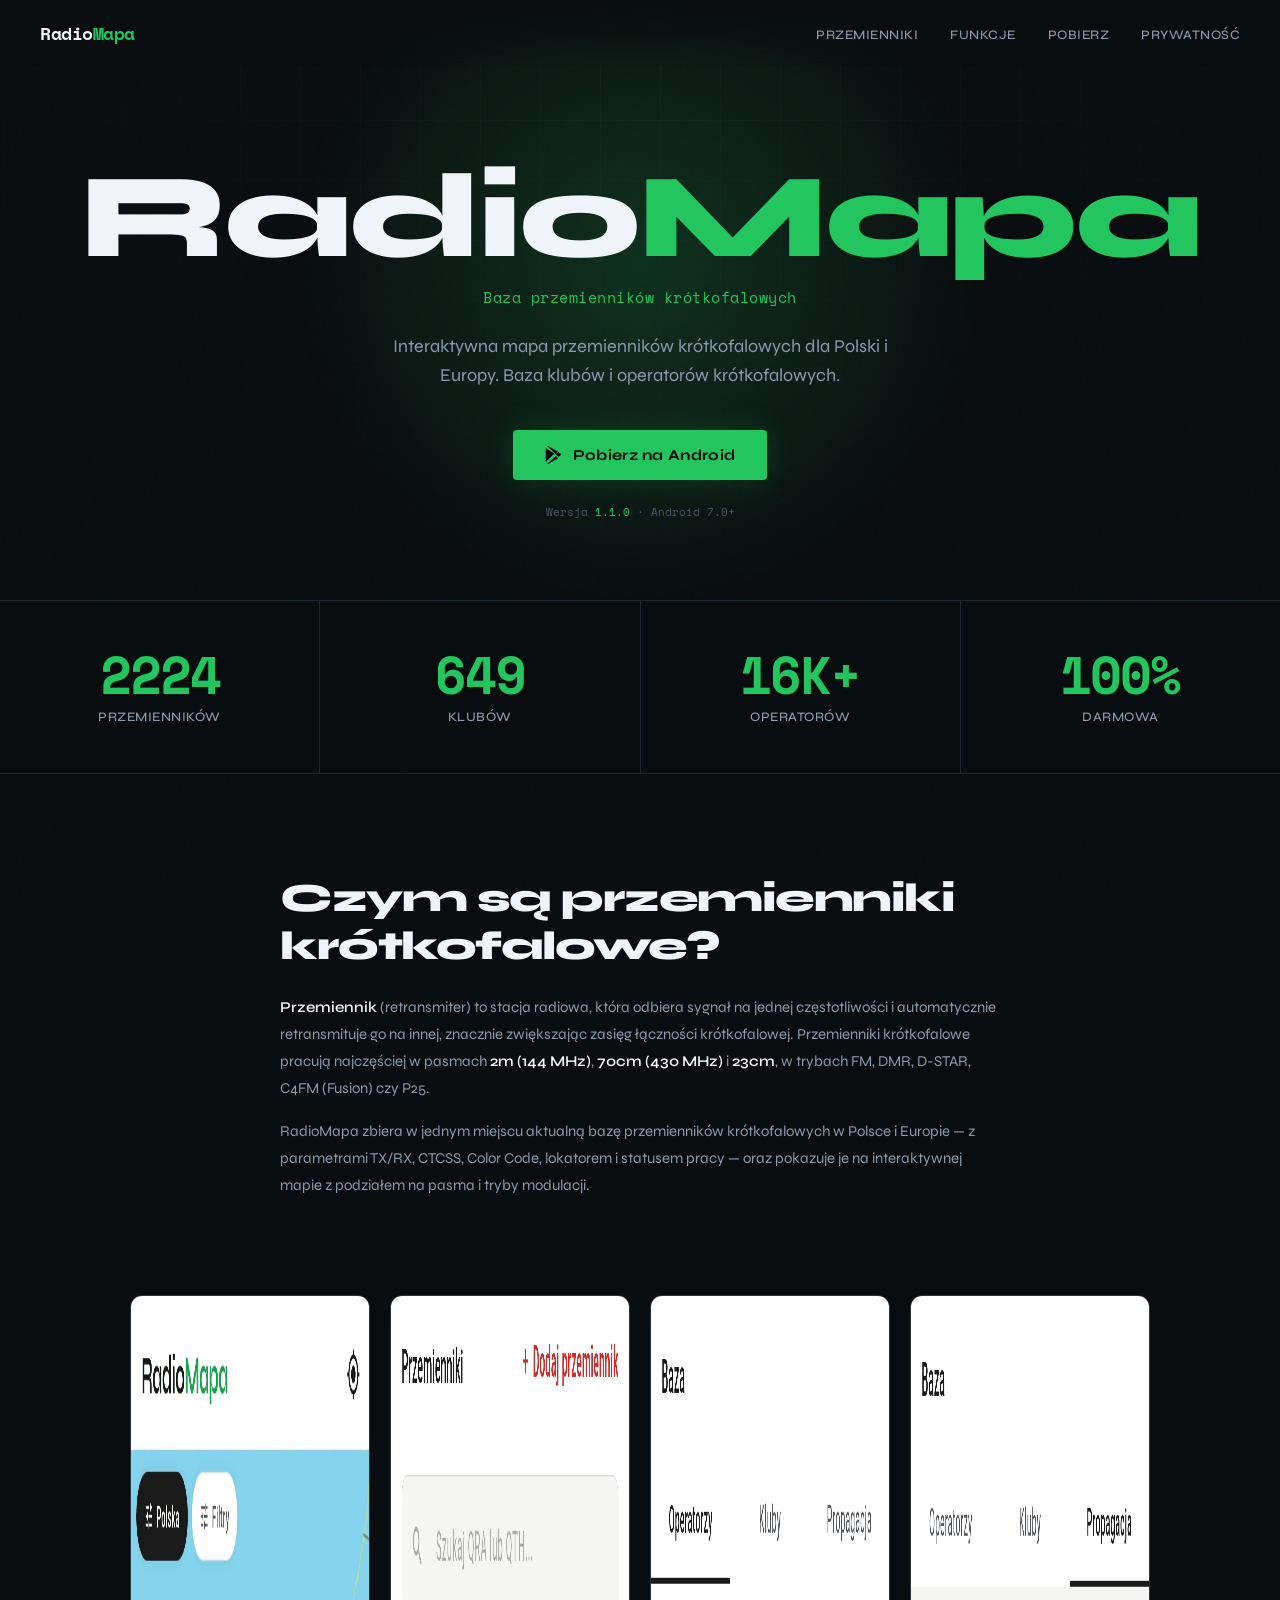
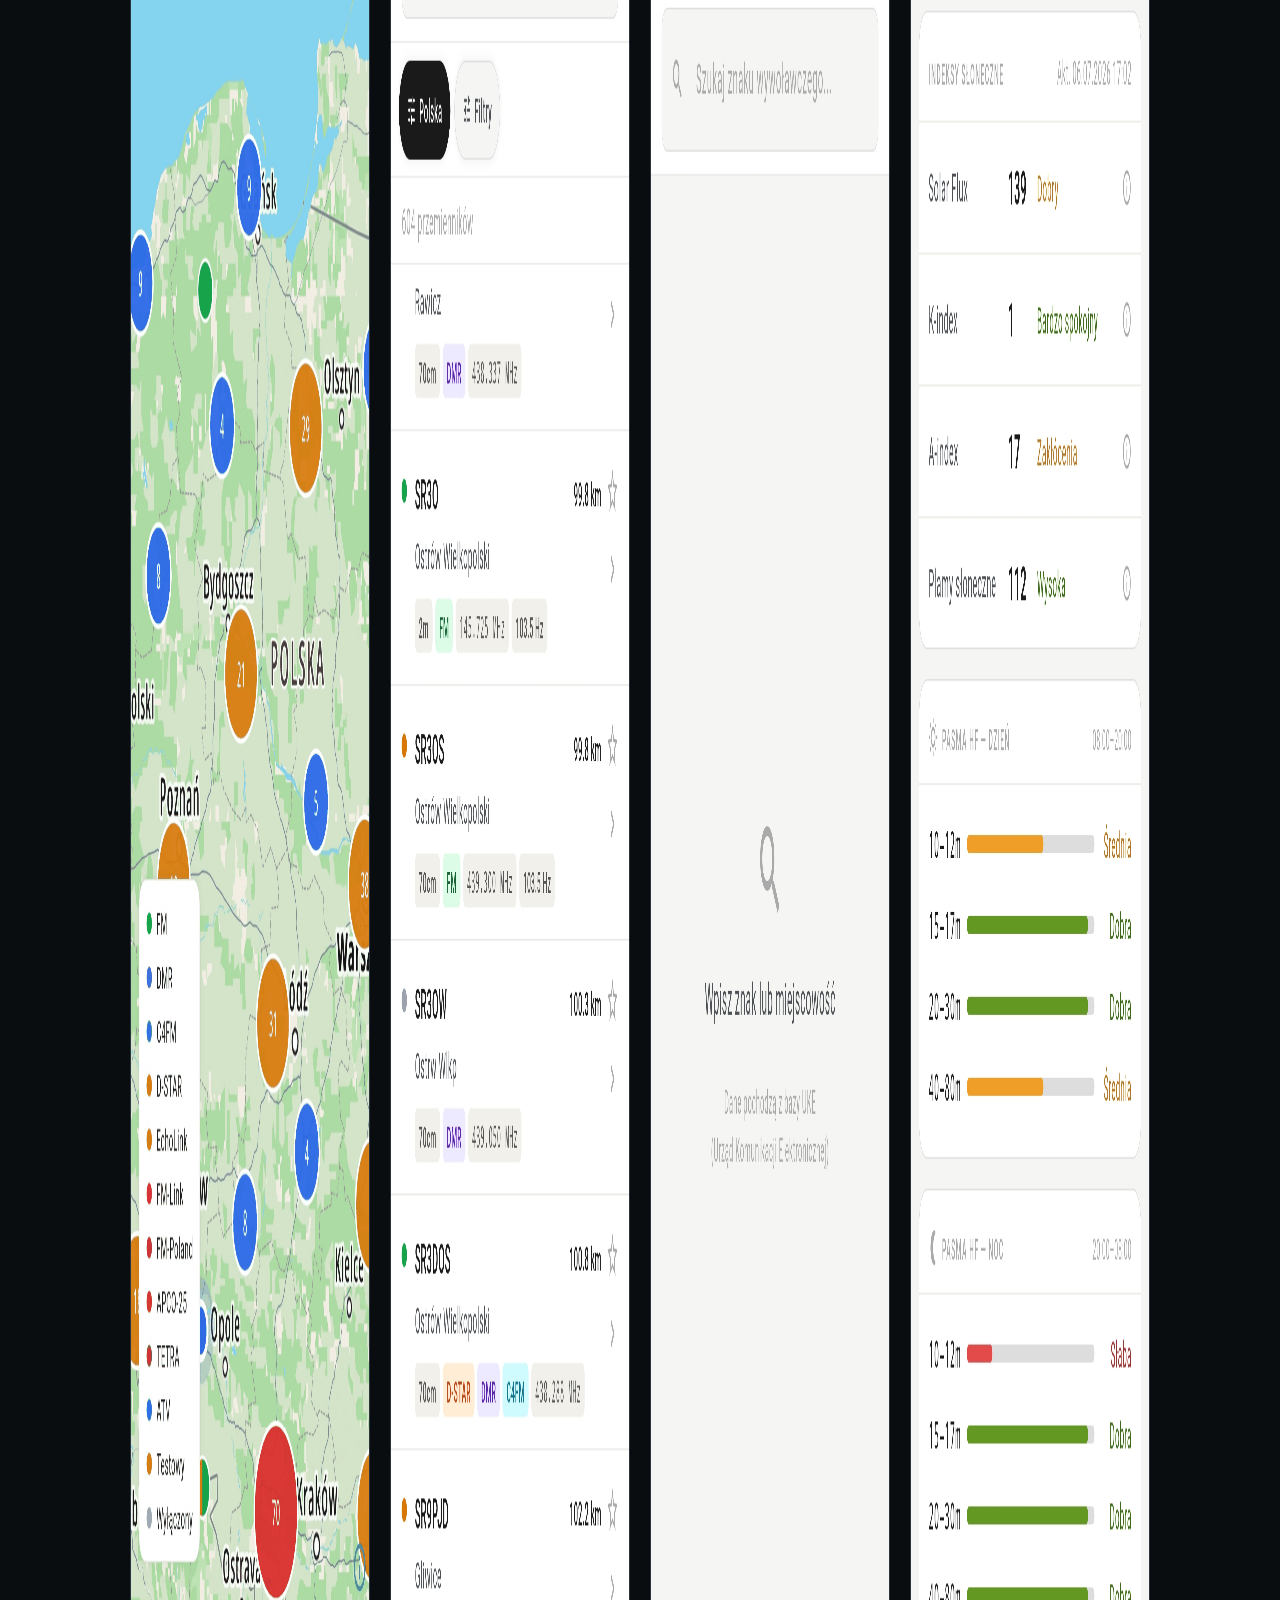
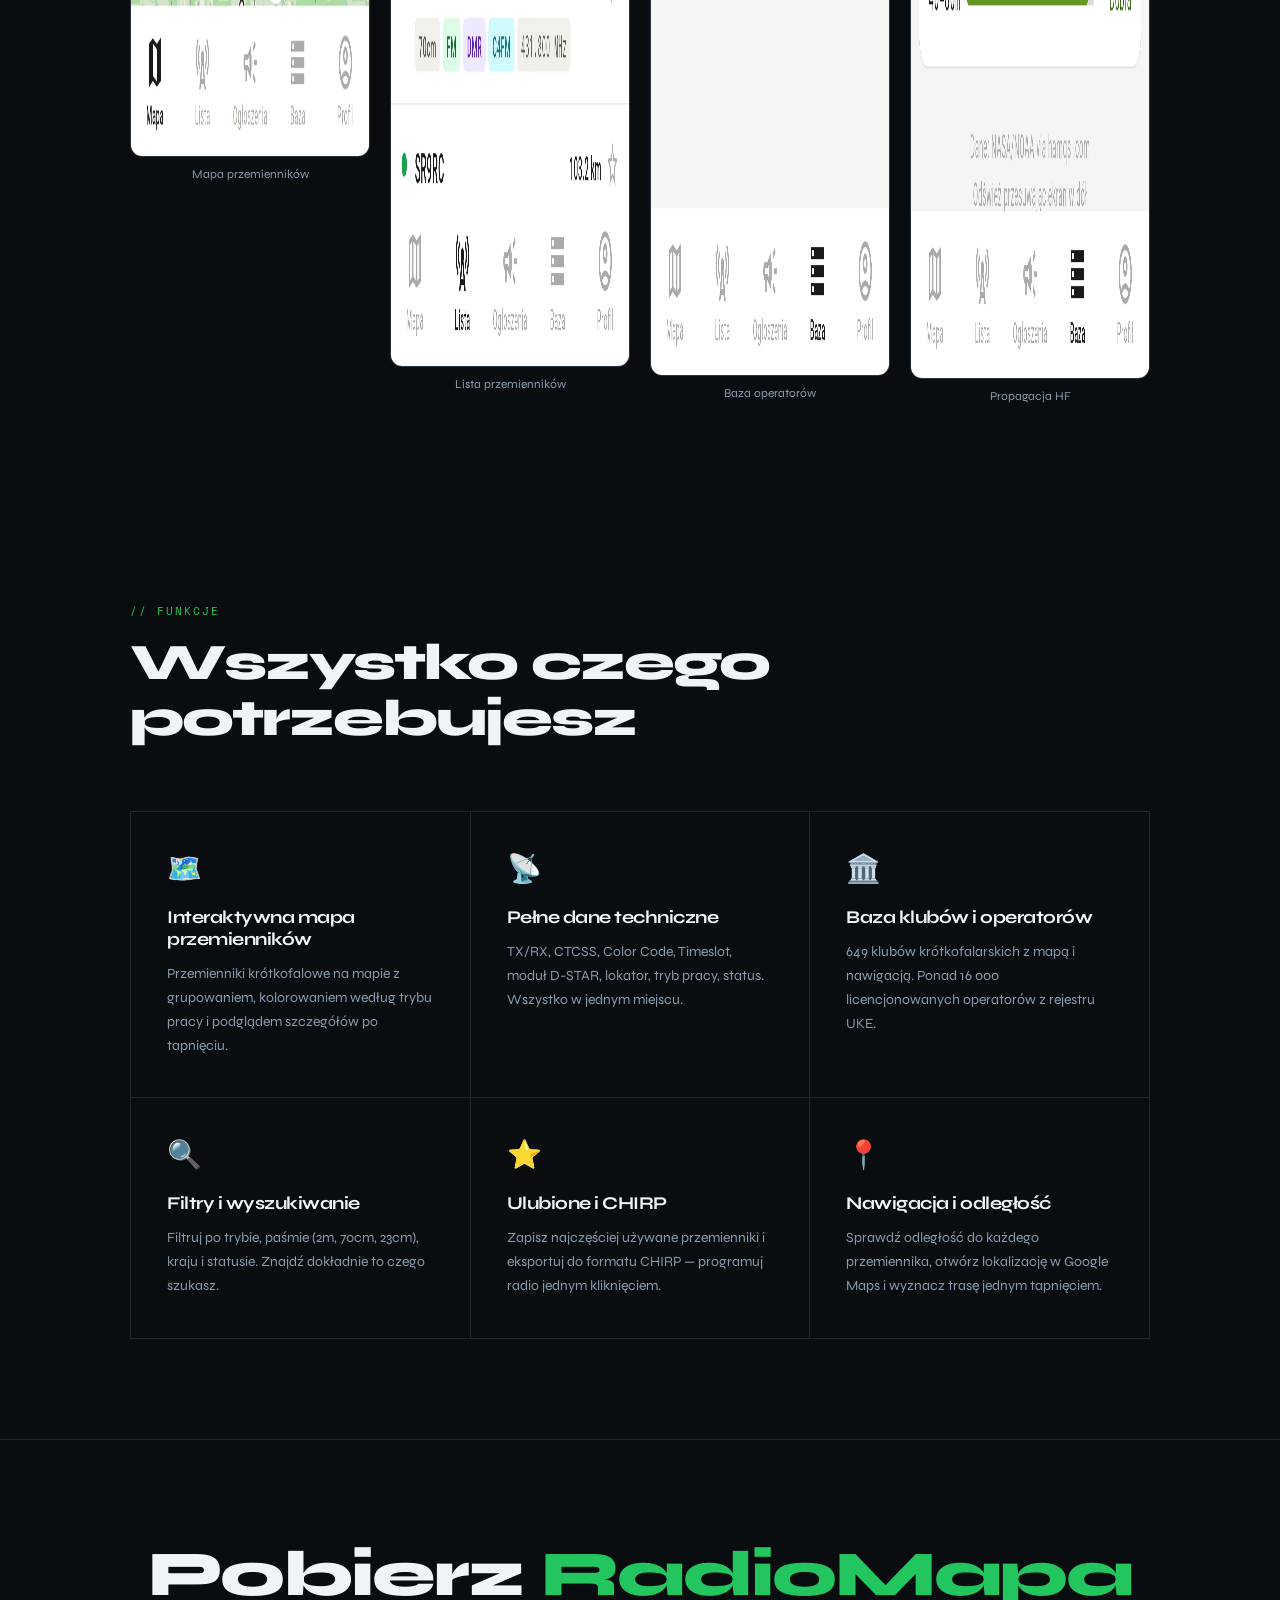
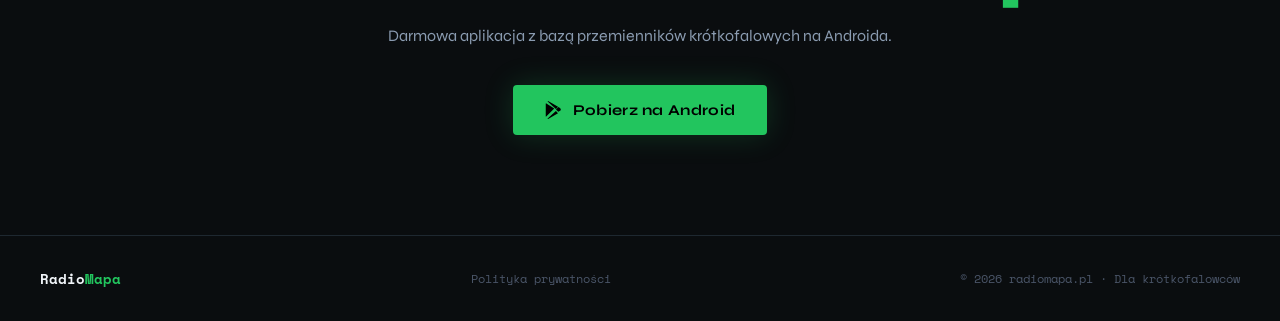
==== index.html @ 108b9050 "Add files via upload" ====
<!DOCTYPE html>
<html lang="pl">
<head>
  <meta charset="UTF-8">
  <meta name="viewport" content="width=device-width, initial-scale=1.0">
  <title>RadioMapa — Baza przemienników krótkofalowych w Polsce i Europie</title>
  <meta name="description" content="Interaktywna mapa przemienników krótkofalowych (2m, 70cm, DMR, D-STAR) dla Polski i Europy. Ponad 2200 przemienników, baza klubów i 16 000 operatorów. Pobierz aplikację na Android.">
  <meta name="robots" content="index, follow">
  <link rel="canonical" href="https://radiomapa.pl/">

  <!-- Open Graph -->
  <meta property="og:type" content="website">
  <meta property="og:site_name" content="RadioMapa">
  <meta property="og:locale" content="pl_PL">
  <meta property="og:url" content="https://radiomapa.pl/">
  <meta property="og:title" content="RadioMapa — Baza przemienników krótkofalowych">
  <meta property="og:description" content="Interaktywna mapa przemienników krótkofalowych dla Polski i Europy. Baza klubów i operatorów krótkofalowych. Pobierz aplikację na Android.">
  <meta property="og:image" content="https://radiomapa.pl/img/mapa-przemiennikow-krotkofalowych.png">

  <!-- Twitter Card -->
  <meta name="twitter:card" content="summary_large_image">
  <meta name="twitter:title" content="RadioMapa — Baza przemienników krótkofalowych">
  <meta name="twitter:description" content="Interaktywna mapa przemienników krótkofalowych dla Polski i Europy. Baza klubów i operatorów krótkofalowych.">
  <meta name="twitter:image" content="https://radiomapa.pl/img/mapa-przemiennikow-krotkofalowych.png">

  <link rel="icon" href="data:image/svg+xml,%3Csvg xmlns='http://www.w3.org/2000/svg' viewBox='0 0 100 100'%3E%3Crect width='100' height='100' rx='20' fill='%230a0d0f'/%3E%3Ccircle cx='50' cy='50' r='28' fill='none' stroke='%2322c55e' stroke-width='8'/%3E%3Ccircle cx='50' cy='50' r='8' fill='%2322c55e'/%3E%3C/svg%3E">

  <link rel="preconnect" href="https://fonts.googleapis.com">
  <link rel="preconnect" href="https://fonts.gstatic.com" crossorigin>
  <link href="https://fonts.googleapis.com/css2?family=Space+Mono:wght@400;700&family=Syne:wght@400;500;600;700;800&display=swap" rel="stylesheet">

  <script type="application/ld+json">
  {
    "@context": "https://schema.org",
    "@type": "SoftwareApplication",
    "name": "RadioMapa",
    "operatingSystem": "ANDROID",
    "applicationCategory": "UtilitiesApplication",
    "url": "https://radiomapa.pl/",
    "description": "Interaktywna mapa przemienników krótkofalowych dla Polski i Europy. Baza klubów i operatorów krótkofalowych.",
    "offers": {
      "@type": "Offer",
      "price": "0",
      "priceCurrency": "PLN"
    }
  }
  </script>

  <style>
    *, *::before, *::after { box-sizing: border-box; margin: 0; padding: 0; }

    :root {
      --bg:        #0a0d0f;
      --bg2:       #0f1317;
      --bg3:       #151b20;
      --green:     #22c55e;
      --green-dim: #16a34a;
      --green-glow:#22c55e33;
      --text:      #f0f4f8;
      --text-sub:  #8a9bb0;
      --text-dim:  #4a5568;
      --border:    #1e2830;
      --border2:   #2a3540;
    }

    html { scroll-behavior: smooth; }
    body { background: var(--bg); color: var(--text); font-family: 'Syne', sans-serif; overflow-x: hidden; }

    body::before {
      content: ''; position: fixed; inset: 0;
      background-image: url("data:image/svg+xml,%3Csvg viewBox='0 0 256 256' xmlns='http://www.w3.org/2000/svg'%3E%3Cfilter id='noise'%3E%3CfeTurbulence type='fractalNoise' baseFrequency='0.9' numOctaves='4' stitchTiles='stitch'/%3E%3C/filter%3E%3Crect width='100%25' height='100%25' filter='url(%23noise)' opacity='0.04'/%3E%3C/svg%3E");
      pointer-events: none; z-index: 0; opacity: 0.4;
    }
    body::after {
      content: ''; position: fixed; inset: 0;
      background-image: linear-gradient(var(--border) 1px, transparent 1px), linear-gradient(90deg, var(--border) 1px, transparent 1px);
      background-size: 60px 60px; pointer-events: none; z-index: 0; opacity: 0.3;
      mask-image: radial-gradient(ellipse 80% 80% at 50% 0%, black 0%, transparent 70%);
    }

    nav {
      position: fixed; top: 0; left: 0; right: 0; z-index: 100;
      display: flex; align-items: center; justify-content: space-between;
      padding: 20px 40px;
      background: linear-gradient(to bottom, rgba(10,13,15,0.95), transparent);
      backdrop-filter: blur(8px);
    }
    .nav-logo { font-family: 'Space Mono', monospace; font-size: 18px; font-weight: 700; letter-spacing: -0.5px; }
    .nav-logo span { color: var(--green); }
    .nav-links { display: flex; gap: 32px; list-style: none; }
    .nav-links a { color: var(--text-sub); text-decoration: none; font-size: 13px; font-weight: 500; letter-spacing: 0.5px; text-transform: uppercase; transition: color 0.2s; }
    .nav-links a:hover { color: var(--green); }

    /* ── HERO ── */
    .hero {
      position: relative; z-index: 1;
      display: flex; flex-direction: column; align-items: center; justify-content: center;
      text-align: center; padding: 160px 24px 80px; overflow: hidden;
    }
    .hero-orb {
      position: absolute; width: 700px; height: 700px; border-radius: 50%;
      background: radial-gradient(circle, var(--green-glow) 0%, transparent 70%);
      top: 50%; left: 50%; transform: translate(-50%, -55%);
      pointer-events: none; animation: pulse 4s ease-in-out infinite;
    }
    @keyframes pulse { 0%, 100% { opacity: 0.6; transform: translate(-50%, -55%) scale(1); } 50% { opacity: 1; transform: translate(-50%, -55%) scale(1.08); } }

    .hero-badge {
      display: inline-flex; align-items: center; gap: 8px;
      padding: 6px 16px; border: 1px solid var(--green-dim); border-radius: 100px;
      font-family: 'Space Mono', monospace; font-size: 11px; color: var(--green);
      letter-spacing: 1px; text-transform: uppercase; margin-bottom: 32px;
      background: rgba(34,197,94,0.06); animation: fadeUp 0.6s ease both;
    }
    .hero-badge::before { content: ''; width: 6px; height: 6px; border-radius: 50%; background: var(--green); animation: blink 1.5s ease-in-out infinite; }
    @keyframes blink { 0%, 100% { opacity: 1; } 50% { opacity: 0.3; } }

    h1 { font-size: clamp(48px, 10vw, 120px); font-weight: 800; line-height: 0.95; letter-spacing: -3px; margin-bottom: 8px; animation: fadeUp 0.6s 0.1s ease both; }
    h1 .accent { color: var(--green); }

    .hero-kicker {
      font-family: 'Space Mono', monospace; font-size: clamp(13px, 2vw, 15px);
      color: var(--green); letter-spacing: 0.5px; margin-top: 4px;
      animation: fadeUp 0.6s 0.15s ease both;
    }

    .hero-sub {
      font-size: clamp(15px, 2vw, 18px); color: var(--text-sub);
      max-width: 500px; line-height: 1.6; margin: 24px auto 40px;
      font-weight: 400; animation: fadeUp 0.6s 0.2s ease both;
    }

    .hero-buttons {
      display: flex; gap: 12px; flex-wrap: wrap; justify-content: center;
      animation: fadeUp 0.6s 0.3s ease both;
    }

    .btn-primary {
      display: inline-flex; align-items: center; gap: 10px;
      padding: 16px 32px; background: var(--green); color: #000;
      font-family: 'Syne', sans-serif; font-size: 15px; font-weight: 700;
      text-decoration: none; border-radius: 4px; transition: all 0.2s;
      box-shadow: 0 0 30px var(--green-glow); letter-spacing: 0.3px;
    }
    .btn-primary:hover { background: #16a34a; transform: translateY(-2px); box-shadow: 0 0 50px rgba(34,197,94,0.4); }

    .btn-secondary {
      display: inline-flex; align-items: center; gap: 10px;
      padding: 16px 32px; background: transparent; color: var(--text-sub);
      font-family: 'Syne', sans-serif; font-size: 15px; font-weight: 600;
      text-decoration: none; border-radius: 4px; border: 1px solid var(--border2);
      transition: all 0.2s; letter-spacing: 0.3px;
    }
    .btn-secondary:hover { border-color: var(--green); color: var(--green); transform: translateY(-2px); }

    .version-tag {
      margin-top: 24px; font-family: 'Space Mono', monospace; font-size: 11px;
      color: var(--text-dim); animation: fadeUp 0.6s 0.4s ease both;
    }
    .version-tag span { color: var(--green); }

    /* ── STATS ── */
    .stats {
      position: relative; z-index: 1;
      display: grid; grid-template-columns: repeat(4, 1fr);
      gap: 1px; background: var(--border);
      border-top: 1px solid var(--border); border-bottom: 1px solid var(--border);
    }
    .stat { background: var(--bg); padding: 48px 40px; text-align: center; transition: background 0.3s; }
    .stat:hover { background: var(--bg2); }
    .stat-number { font-size: 52px; font-weight: 800; color: var(--green); line-height: 1; font-family: 'Space Mono', monospace; letter-spacing: -2px; }
    .stat-label { font-size: 13px; color: var(--text-sub); margin-top: 8px; font-weight: 500; letter-spacing: 0.5px; text-transform: uppercase; }

    /* ── ABOUT (SEO copy) ── */
    .about { position: relative; z-index: 1; padding: 100px 40px 40px; max-width: 800px; margin: 0 auto; }
    .about h2 { font-size: clamp(28px, 4vw, 40px); font-weight: 800; letter-spacing: -1.5px; margin-bottom: 24px; }
    .about p { font-size: 15px; color: var(--text-sub); line-height: 1.8; margin-bottom: 16px; }
    .about p strong { color: var(--text); font-weight: 600; }

    /* ── SCREENSHOTS ── */
    .screens { position: relative; z-index: 1; padding: 40px 40px 100px; max-width: 1100px; margin: 0 auto; }
    .screens-grid {
      display: grid; grid-template-columns: repeat(4, 1fr); gap: 20px;
    }
    .screens-grid figure { margin: 0; }
    .screens-grid img {
      width: 100%; display: block; border-radius: 12px;
      border: 1px solid var(--border2); background: var(--bg2);
    }
    .screens-grid figcaption {
      margin-top: 10px; font-size: 12px; color: var(--text-sub); text-align: center;
    }

    /* ── FEATURES ── */
    .features { position: relative; z-index: 1; padding: 100px 40px; max-width: 1100px; margin: 0 auto; }
    .section-label { font-family: 'Space Mono', monospace; font-size: 11px; color: var(--green); letter-spacing: 2px; text-transform: uppercase; margin-bottom: 16px; }
    .section-title { font-size: clamp(32px, 4vw, 52px); font-weight: 800; letter-spacing: -2px; line-height: 1.1; margin-bottom: 64px; }

    .features-grid { display: grid; grid-template-columns: repeat(3, 1fr); gap: 1px; background: var(--border); border: 1px solid var(--border); }
    .feature { background: var(--bg); padding: 40px 36px; transition: background 0.3s; position: relative; overflow: hidden; }
    .feature:hover { background: var(--bg2); }
    .feature::before { content: ''; position: absolute; top: 0; left: 0; right: 0; height: 2px; background: var(--green); transform: scaleX(0); transform-origin: left; transition: transform 0.3s; }
    .feature:hover::before { transform: scaleX(1); }
    .feature-icon { font-size: 28px; margin-bottom: 20px; display: block; }
    .feature-title { font-size: 18px; font-weight: 700; margin-bottom: 12px; letter-spacing: -0.5px; }
    .feature-desc { font-size: 14px; color: var(--text-sub); line-height: 1.7; font-weight: 400; }

    /* ── CTA ── */
    .cta {
      position: relative; z-index: 1;
      padding: 100px 40px; text-align: center;
      border-top: 1px solid var(--border);
    }
    .cta h2 { font-size: clamp(32px, 5vw, 64px); font-weight: 800; letter-spacing: -2px; line-height: 1.1; margin-bottom: 16px; }
    .cta p { font-size: 16px; color: var(--text-sub); margin-bottom: 40px; }
    .cta-buttons { display: flex; gap: 12px; justify-content: center; flex-wrap: wrap; }

    /* ── FOOTER ── */
    footer {
      position: relative; z-index: 1;
      border-top: 1px solid var(--border); padding: 32px 40px;
      display: flex; align-items: center; justify-content: space-between;
    }
    .footer-logo { font-family: 'Space Mono', monospace; font-size: 14px; font-weight: 700; }
    .footer-logo span { color: var(--green); }
    .footer-links { display: flex; gap: 24px; }
    .footer-links a { font-size: 12px; color: var(--text-dim); text-decoration: none; font-family: 'Space Mono', monospace; transition: color 0.2s; }
    .footer-links a:hover { color: var(--green); }
    .footer-text { font-size: 12px; color: var(--text-dim); font-family: 'Space Mono', monospace; }

    @keyframes fadeUp { from { opacity: 0; transform: translateY(24px); } to { opacity: 1; transform: translateY(0); } }
    .reveal { opacity: 0; transform: translateY(32px); transition: opacity 0.7s ease, transform 0.7s ease; }
    .reveal.visible { opacity: 1; transform: translateY(0); }

    @media (max-width: 768px) {
      nav { padding: 16px 20px; } .nav-links { display: none; }
      .hero { padding: 120px 20px 60px; } .hero-orb { width: 300px; height: 300px; }
      h1 { font-size: 42px !important; letter-spacing: -1px; }
      .hero-sub { font-size: 15px; margin: 16px auto 32px; }
      .btn-primary, .btn-secondary { width: 100%; max-width: 320px; justify-content: center; padding: 14px 24px; }
      .stats { grid-template-columns: repeat(2, 1fr); }
      .stat { padding: 32px 24px; } .stat-number { font-size: 36px; }
      .about { padding: 60px 20px 20px; }
      .screens { padding: 20px 20px 60px; }
      .screens-grid { grid-template-columns: repeat(2, 1fr); gap: 12px; }
      .features { padding: 60px 20px; }
      .section-title { font-size: clamp(28px, 8vw, 40px); letter-spacing: -1px; margin-bottom: 40px; }
      .features-grid { grid-template-columns: 1fr; } .feature { padding: 28px 24px; }
      .cta { padding: 60px 20px; }
      footer { flex-direction: column; gap: 16px; text-align: center; padding: 24px 20px; }
      .footer-links { flex-wrap: wrap; justify-content: center; }
    }
    @media (max-width: 400px) { h1 { font-size: 34px !important; } .stat-number { font-size: 30px; } }
  </style>
</head>
<body>

  <nav>
    <div class="nav-logo">Radio<span>Mapa</span></div>
    <ul class="nav-links">
      <li><a href="#przemienniki">Przemienniki</a></li>
      <li><a href="#features">Funkcje</a></li>
      <li><a href="#pobierz">Pobierz</a></li>
      <li><a href="https://kiwilot.github.io/radiomapa-privacy/">Prywatność</a></li>
    </ul>
  </nav>

  <!-- HERO -->
  <section class="hero">
    <div class="hero-orb"></div>
    <h1>Radio<span class="accent">Mapa</span></h1>
    <div class="hero-kicker">Baza przemienników krótkofalowych</div>
    <p class="hero-sub">
      Interaktywna mapa przemienników krótkofalowych dla Polski i Europy.
      Baza klubów i operatorów krótkofalowych.
    </p>
    <div class="hero-buttons">
      <a href="https://play.google.com/store/apps/details?id=pl.radiomapa.app" class="btn-primary">
        <svg width="18" height="18" viewBox="0 0 24 24" fill="currentColor">
          <path d="M3.18 23.76c.3.17.64.22.97.15l13.2-7.62-2.83-2.83-11.34 10.3zm-1.9-20.7C1.1 3.33 1 3.67 1 4.04v15.92c0 .37.1.71.28 1l11.05-11.05L1.28 3.06zM20.55 9.77l-2.8-1.62-3.14 3.14 3.14 3.14 2.83-1.63c.8-.46.8-1.57-.03-2.03zM4.15.09L17.35 7.7l-2.83 2.83L3.18.23C3.5.16 3.85.21 4.15.38z"/>
        </svg>
        Pobierz na Android
      </a>
    </div>
    <div class="version-tag">Wersja <span>1.1.0</span> · Android 7.0+</div>
  </section>

  <!-- STATS -->
  <div class="stats reveal">
    <div class="stat"><div class="stat-number">2224</div><div class="stat-label">Przemienników</div></div>
    <div class="stat"><div class="stat-number">649</div><div class="stat-label">Klubów</div></div>
    <div class="stat"><div class="stat-number">16K+</div><div class="stat-label">Operatorów</div></div>
    <div class="stat"><div class="stat-number">100%</div><div class="stat-label">Darmowa</div></div>
  </div>

  <!-- ABOUT / SEO copy -->
  <section class="about" id="przemienniki">
    <h2 class="reveal">Czym są przemienniki krótkofalowe?</h2>
    <p class="reveal"><strong>Przemiennik</strong> (retransmiter) to stacja radiowa, która odbiera sygnał na jednej częstotliwości i automatycznie retransmituje go na innej, znacznie zwiększając zasięg łączności krótkofalowej. Przemienniki krótkofalowe pracują najczęściej w pasmach <strong>2m (144 MHz)</strong>, <strong>70cm (430 MHz)</strong> i <strong>23cm</strong>, w trybach FM, DMR, D-STAR, C4FM (Fusion) czy P25.</p>
    <p class="reveal">RadioMapa zbiera w jednym miejscu aktualną bazę przemienników krótkofalowych w Polsce i Europie — z parametrami TX/RX, CTCSS, Color Code, lokatorem i statusem pracy — oraz pokazuje je na interaktywnej mapie z podziałem na pasma i tryby modulacji.</p>
  </section>

  <!-- SCREENSHOTS -->
  <section class="screens reveal">
    <div class="screens-grid">
      <figure>
        <img src="img/mapa-przemiennikow-krotkofalowych.png" alt="Mapa przemienników krótkofalowych w aplikacji RadioMapa" loading="lazy" width="973" height="2062">
        <figcaption>Mapa przemienników</figcaption>
      </figure>
      <figure>
        <img src="img/lista-przemiennikow.png" alt="Lista przemienników krótkofalowych z parametrami TX/RX" loading="lazy" width="1080" height="2272">
        <figcaption>Lista przemienników</figcaption>
      </figure>
      <figure>
        <img src="img/baza-operatorow-krotkofalowych.png" alt="Baza operatorów krótkofalowych — wyszukiwarka znaków wywoławczych" loading="lazy" width="1080" height="2281">
        <figcaption>Baza operatorów</figcaption>
      </figure>
      <figure>
        <img src="img/propagacja.png" alt="Wskaźniki propagacji fal radiowych — Solar Flux, K-index, pasma HF" loading="lazy" width="1080" height="2284">
        <figcaption>Propagacja HF</figcaption>
      </figure>
    </div>
  </section>

  <!-- FEATURES -->
  <section class="features" id="features">
    <div class="section-label reveal">// funkcje</div>
    <h2 class="section-title reveal">Wszystko czego<br>potrzebujesz</h2>
    <div class="features-grid">
      <div class="feature reveal">
        <span class="feature-icon">🗺️</span>
        <div class="feature-title">Interaktywna mapa przemienników</div>
        <p class="feature-desc">Przemienniki krótkofalowe na mapie z grupowaniem, kolorowaniem według trybu pracy i podglądem szczegółów po tapnięciu.</p>
      </div>
      <div class="feature reveal">
        <span class="feature-icon">📡</span>
        <div class="feature-title">Pełne dane techniczne</div>
        <p class="feature-desc">TX/RX, CTCSS, Color Code, Timeslot, moduł D-STAR, lokator, tryb pracy, status. Wszystko w jednym miejscu.</p>
      </div>
      <div class="feature reveal">
        <span class="feature-icon">🏛️</span>
        <div class="feature-title">Baza klubów i operatorów</div>
        <p class="feature-desc">649 klubów krótkofalarskich z mapą i nawigacją. Ponad 16 000 licencjonowanych operatorów z rejestru UKE.</p>
      </div>
      <div class="feature reveal">
        <span class="feature-icon">🔍</span>
        <div class="feature-title">Filtry i wyszukiwanie</div>
        <p class="feature-desc">Filtruj po trybie, paśmie (2m, 70cm, 23cm), kraju i statusie. Znajdź dokładnie to czego szukasz.</p>
      </div>
      <div class="feature reveal">
        <span class="feature-icon">⭐</span>
        <div class="feature-title">Ulubione i CHIRP</div>
        <p class="feature-desc">Zapisz najczęściej używane przemienniki i eksportuj do formatu CHIRP — programuj radio jednym kliknięciem.</p>
      </div>
      <div class="feature reveal">
        <span class="feature-icon">📍</span>
        <div class="feature-title">Nawigacja i odległość</div>
        <p class="feature-desc">Sprawdź odległość do każdego przemiennika, otwórz lokalizację w Google Maps i wyznacz trasę jednym tapnięciem.</p>
      </div>
    </div>
  </section>

  <!-- CTA -->
  <section class="cta" id="pobierz">
    <h2>Pobierz <span style="color:var(--green)">RadioMapa</span></h2>
    <p>Darmowa aplikacja z bazą przemienników krótkofalowych na Androida.</p>
    <div class="cta-buttons">
      <a href="https://play.google.com/store/apps/details?id=pl.radiomapa.app" class="btn-primary">
        <svg width="18" height="18" viewBox="0 0 24 24" fill="currentColor">
          <path d="M3.18 23.76c.3.17.64.22.97.15l13.2-7.62-2.83-2.83-11.34 10.3zm-1.9-20.7C1.1 3.33 1 3.67 1 4.04v15.92c0 .37.1.71.28 1l11.05-11.05L1.28 3.06zM20.55 9.77l-2.8-1.62-3.14 3.14 3.14 3.14 2.83-1.63c.8-.46.8-1.57-.03-2.03zM4.15.09L17.35 7.7l-2.83 2.83L3.18.23C3.5.16 3.85.21 4.15.38z"/>
        </svg>
        Pobierz na Android
      </a>
    </div>
  </section>

  <footer>
    <div class="footer-logo">Radio<span>Mapa</span></div>
    <div class="footer-links">
      <a href="https://kiwilot.github.io/radiomapa-privacy/">Polityka prywatności</a>
    </div>
    <div class="footer-text">© 2026 radiomapa.pl · Dla krótkofalowców</div>
  </footer>

  <script data-goatcounter="https://radiomapa.goatcounter.com/count" async src="//gc.zgo.at/count.js"></script>
  <script>
    const observer = new IntersectionObserver((entries) => {
      entries.forEach((entry, i) => {
        if (entry.isIntersecting) setTimeout(() => entry.target.classList.add('visible'), i * 80);
      });
    }, { threshold: 0.1 });
    document.querySelectorAll('.reveal').forEach(el => observer.observe(el));
  </script>

</body>
</html>
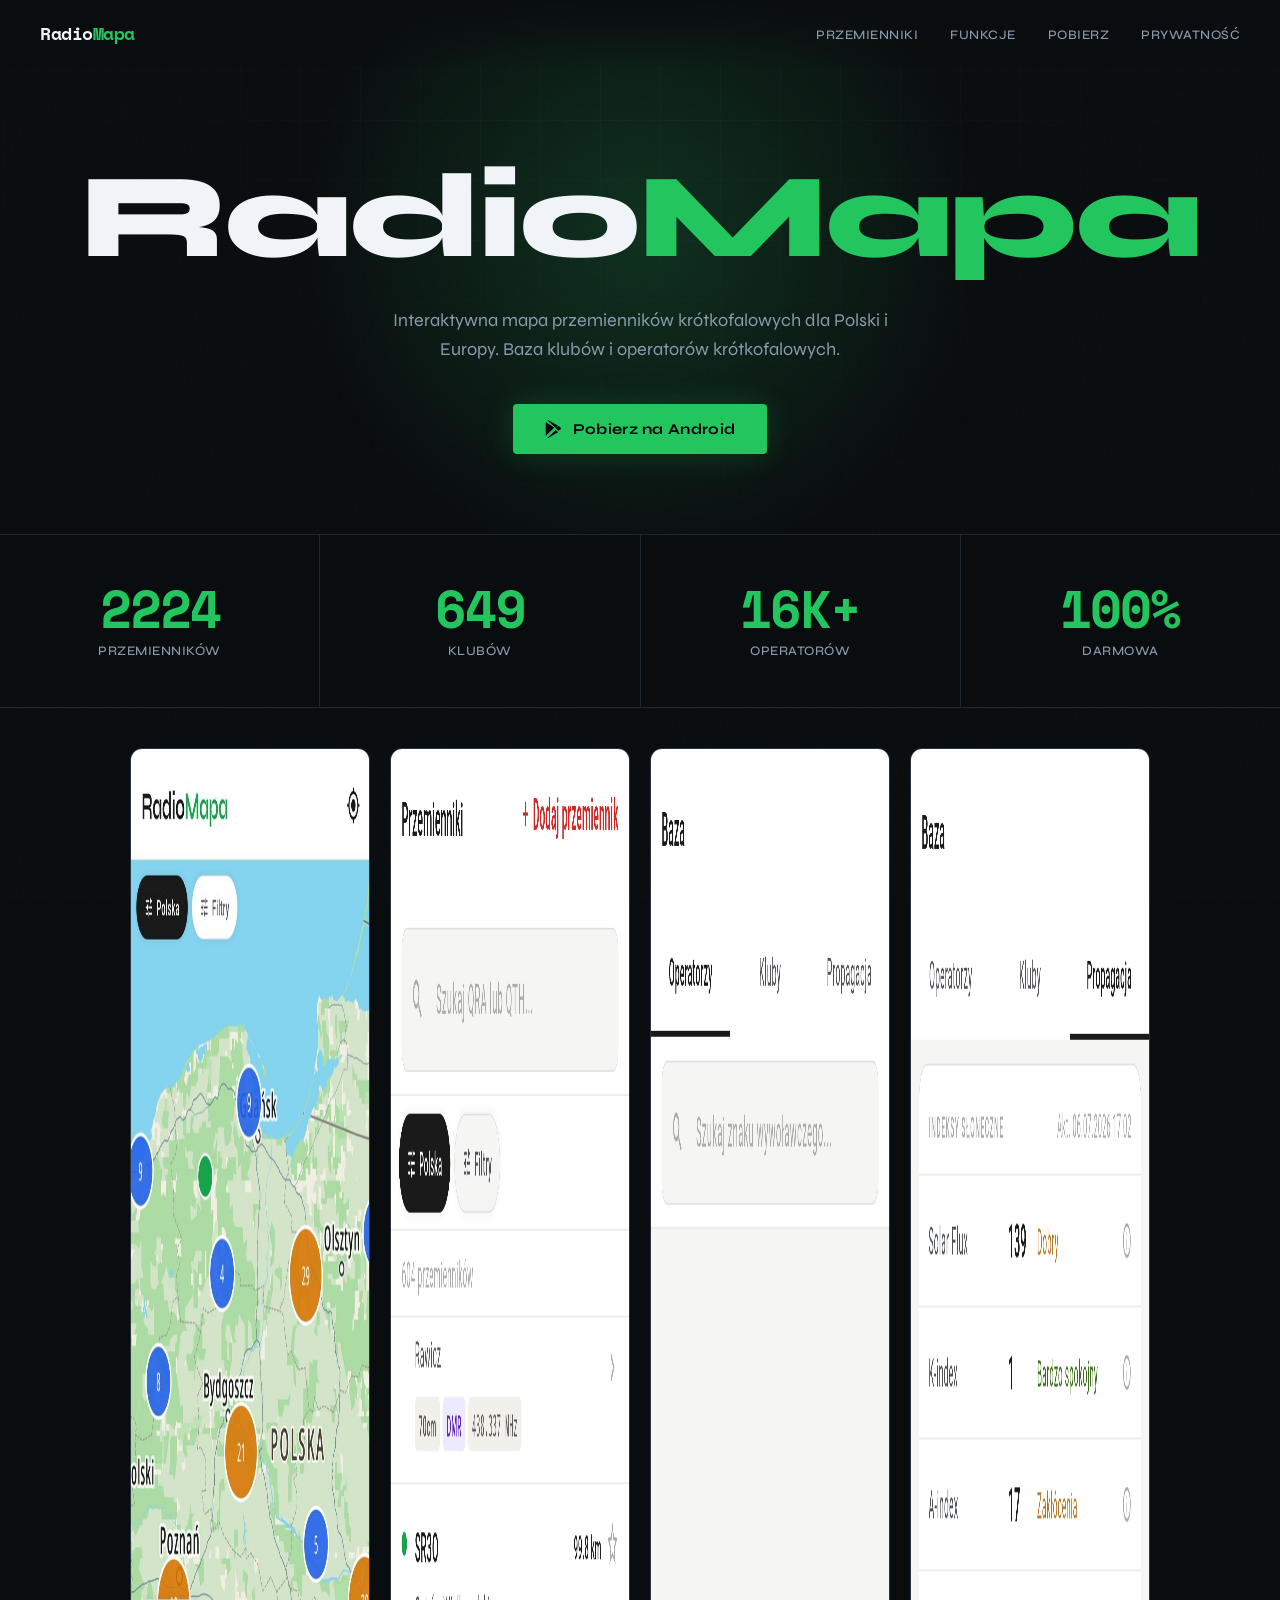
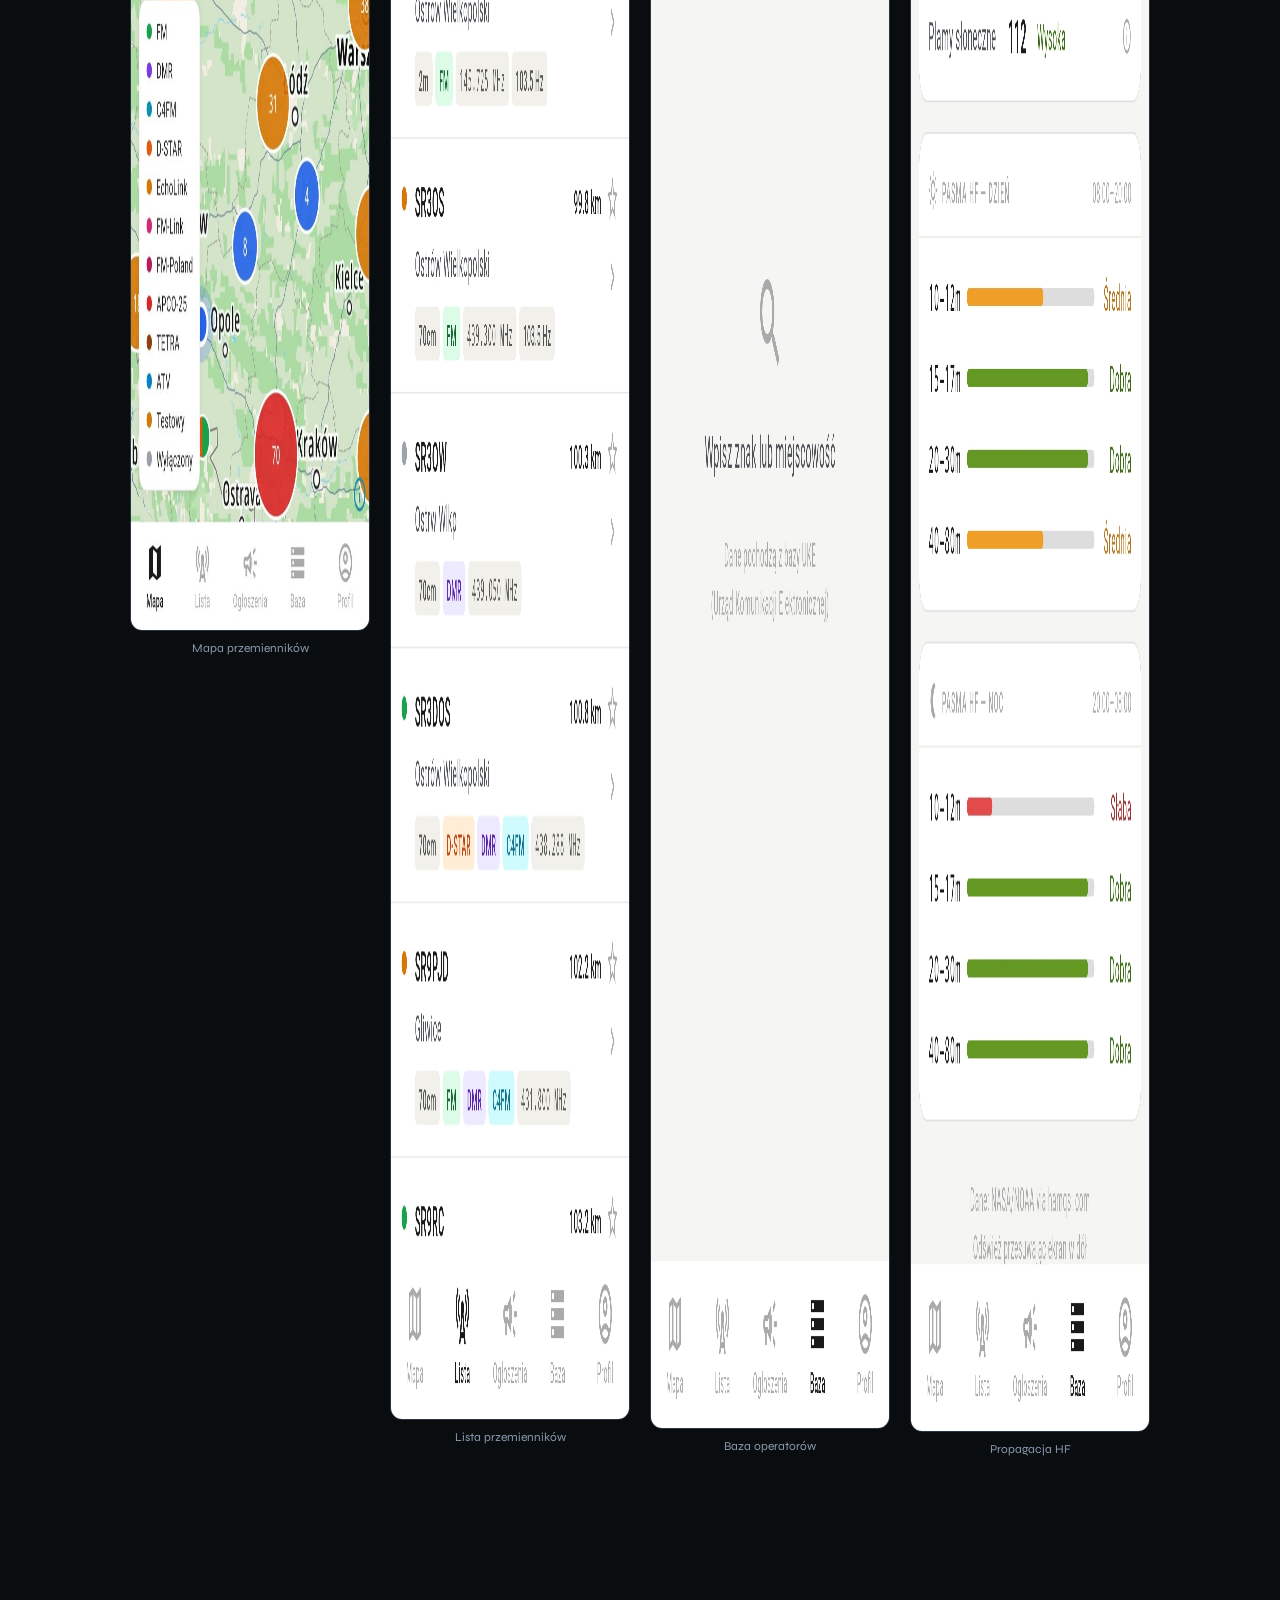
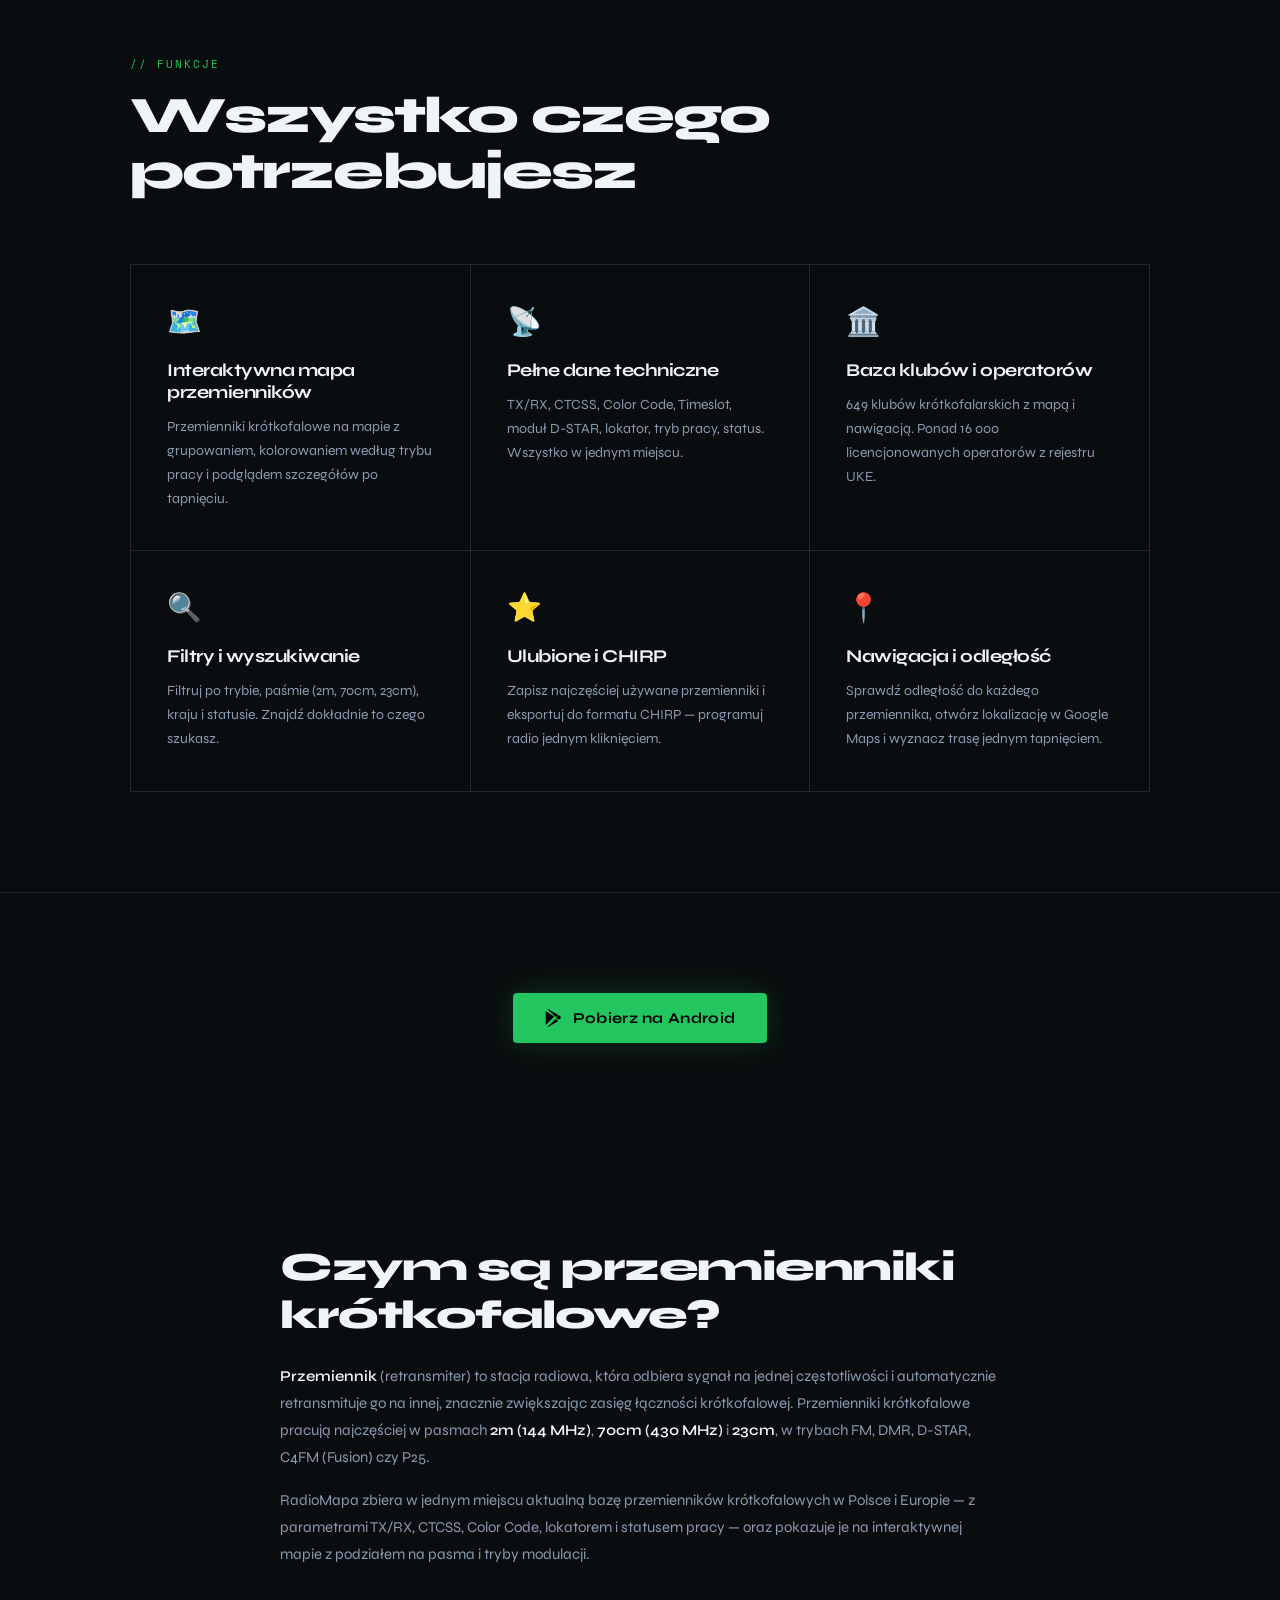
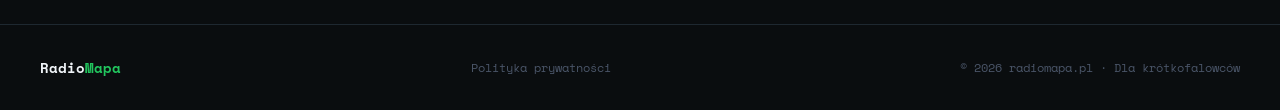
==== commit d29c38b2: "Add files via upload" ====
--- a/index.html
+++ b/index.html
@@ -15,13 +15,13 @@
   <meta property="og:url" content="https://radiomapa.pl/">
   <meta property="og:title" content="RadioMapa — Baza przemienników krótkofalowych">
   <meta property="og:description" content="Interaktywna mapa przemienników krótkofalowych dla Polski i Europy. Baza klubów i operatorów krótkofalowych. Pobierz aplikację na Android.">
-  <meta property="og:image" content="https://radiomapa.pl/img/mapa-przemiennikow-krotkofalowych.png">
+  <meta property="og:image" content="https://radiomapa.pl/img/mapa-przemiennikow-krotkofalowych.jpg">
 
   <!-- Twitter Card -->
   <meta name="twitter:card" content="summary_large_image">
   <meta name="twitter:title" content="RadioMapa — Baza przemienników krótkofalowych">
   <meta name="twitter:description" content="Interaktywna mapa przemienników krótkofalowych dla Polski i Europy. Baza klubów i operatorów krótkofalowych.">
-  <meta name="twitter:image" content="https://radiomapa.pl/img/mapa-przemiennikow-krotkofalowych.png">
+  <meta name="twitter:image" content="https://radiomapa.pl/img/mapa-przemiennikow-krotkofalowych.jpg">
 
   <link rel="icon" href="data:image/svg+xml,%3Csvg xmlns='http://www.w3.org/2000/svg' viewBox='0 0 100 100'%3E%3Crect width='100' height='100' rx='20' fill='%230a0d0f'/%3E%3Ccircle cx='50' cy='50' r='28' fill='none' stroke='%2322c55e' stroke-width='8'/%3E%3Ccircle cx='50' cy='50' r='8' fill='%2322c55e'/%3E%3C/svg%3E">
 
@@ -118,12 +118,6 @@
     h1 { font-size: clamp(48px, 10vw, 120px); font-weight: 800; line-height: 0.95; letter-spacing: -3px; margin-bottom: 8px; animation: fadeUp 0.6s 0.1s ease both; }
     h1 .accent { color: var(--green); }
 
-    .hero-kicker {
-      font-family: 'Space Mono', monospace; font-size: clamp(13px, 2vw, 15px);
-      color: var(--green); letter-spacing: 0.5px; margin-top: 4px;
-      animation: fadeUp 0.6s 0.15s ease both;
-    }
-
     .hero-sub {
       font-size: clamp(15px, 2vw, 18px); color: var(--text-sub);
       max-width: 500px; line-height: 1.6; margin: 24px auto 40px;
@@ -152,12 +146,6 @@
       transition: all 0.2s; letter-spacing: 0.3px;
     }
     .btn-secondary:hover { border-color: var(--green); color: var(--green); transform: translateY(-2px); }
-
-    .version-tag {
-      margin-top: 24px; font-family: 'Space Mono', monospace; font-size: 11px;
-      color: var(--text-dim); animation: fadeUp 0.6s 0.4s ease both;
-    }
-    .version-tag span { color: var(--green); }
 
     /* ── STATS ── */
     .stats {
@@ -211,8 +199,6 @@
       padding: 100px 40px; text-align: center;
       border-top: 1px solid var(--border);
     }
-    .cta h2 { font-size: clamp(32px, 5vw, 64px); font-weight: 800; letter-spacing: -2px; line-height: 1.1; margin-bottom: 16px; }
-    .cta p { font-size: 16px; color: var(--text-sub); margin-bottom: 40px; }
     .cta-buttons { display: flex; gap: 12px; justify-content: center; flex-wrap: wrap; }
 
     /* ── FOOTER ── */
@@ -269,7 +255,6 @@
   <section class="hero">
     <div class="hero-orb"></div>
     <h1>Radio<span class="accent">Mapa</span></h1>
-    <div class="hero-kicker">Baza przemienników krótkofalowych</div>
     <p class="hero-sub">
       Interaktywna mapa przemienników krótkofalowych dla Polski i Europy.
       Baza klubów i operatorów krótkofalowych.
@@ -282,7 +267,6 @@
         Pobierz na Android
       </a>
     </div>
-    <div class="version-tag">Wersja <span>1.1.0</span> · Android 7.0+</div>
   </section>
 
   <!-- STATS -->
@@ -293,18 +277,11 @@
     <div class="stat"><div class="stat-number">100%</div><div class="stat-label">Darmowa</div></div>
   </div>
 
-  <!-- ABOUT / SEO copy -->
-  <section class="about" id="przemienniki">
-    <h2 class="reveal">Czym są przemienniki krótkofalowe?</h2>
-    <p class="reveal"><strong>Przemiennik</strong> (retransmiter) to stacja radiowa, która odbiera sygnał na jednej częstotliwości i automatycznie retransmituje go na innej, znacznie zwiększając zasięg łączności krótkofalowej. Przemienniki krótkofalowe pracują najczęściej w pasmach <strong>2m (144 MHz)</strong>, <strong>70cm (430 MHz)</strong> i <strong>23cm</strong>, w trybach FM, DMR, D-STAR, C4FM (Fusion) czy P25.</p>
-    <p class="reveal">RadioMapa zbiera w jednym miejscu aktualną bazę przemienników krótkofalowych w Polsce i Europie — z parametrami TX/RX, CTCSS, Color Code, lokatorem i statusem pracy — oraz pokazuje je na interaktywnej mapie z podziałem na pasma i tryby modulacji.</p>
-  </section>
-
   <!-- SCREENSHOTS -->
   <section class="screens reveal">
     <div class="screens-grid">
       <figure>
-        <img src="img/mapa-przemiennikow-krotkofalowych.png" alt="Mapa przemienników krótkofalowych w aplikacji RadioMapa" loading="lazy" width="973" height="2062">
+        <img src="img/mapa-przemiennikow-krotkofalowych.jpg" alt="Mapa przemienników krótkofalowych w aplikacji RadioMapa" loading="lazy" width="700" height="1483">
         <figcaption>Mapa przemienników</figcaption>
       </figure>
       <figure>
@@ -362,8 +339,6 @@
 
   <!-- CTA -->
   <section class="cta" id="pobierz">
-    <h2>Pobierz <span style="color:var(--green)">RadioMapa</span></h2>
-    <p>Darmowa aplikacja z bazą przemienników krótkofalowych na Androida.</p>
     <div class="cta-buttons">
       <a href="https://play.google.com/store/apps/details?id=pl.radiomapa.app" class="btn-primary">
         <svg width="18" height="18" viewBox="0 0 24 24" fill="currentColor">
@@ -372,6 +347,13 @@
         Pobierz na Android
       </a>
     </div>
+  </section>
+
+  <!-- ABOUT / SEO copy -->
+  <section class="about" id="przemienniki">
+    <h2 class="reveal">Czym są przemienniki krótkofalowe?</h2>
+    <p class="reveal"><strong>Przemiennik</strong> (retransmiter) to stacja radiowa, która odbiera sygnał na jednej częstotliwości i automatycznie retransmituje go na innej, znacznie zwiększając zasięg łączności krótkofalowej. Przemienniki krótkofalowe pracują najczęściej w pasmach <strong>2m (144 MHz)</strong>, <strong>70cm (430 MHz)</strong> i <strong>23cm</strong>, w trybach FM, DMR, D-STAR, C4FM (Fusion) czy P25.</p>
+    <p class="reveal">RadioMapa zbiera w jednym miejscu aktualną bazę przemienników krótkofalowych w Polsce i Europie — z parametrami TX/RX, CTCSS, Color Code, lokatorem i statusem pracy — oraz pokazuje je na interaktywnej mapie z podziałem na pasma i tryby modulacji.</p>
   </section>
 
   <footer>
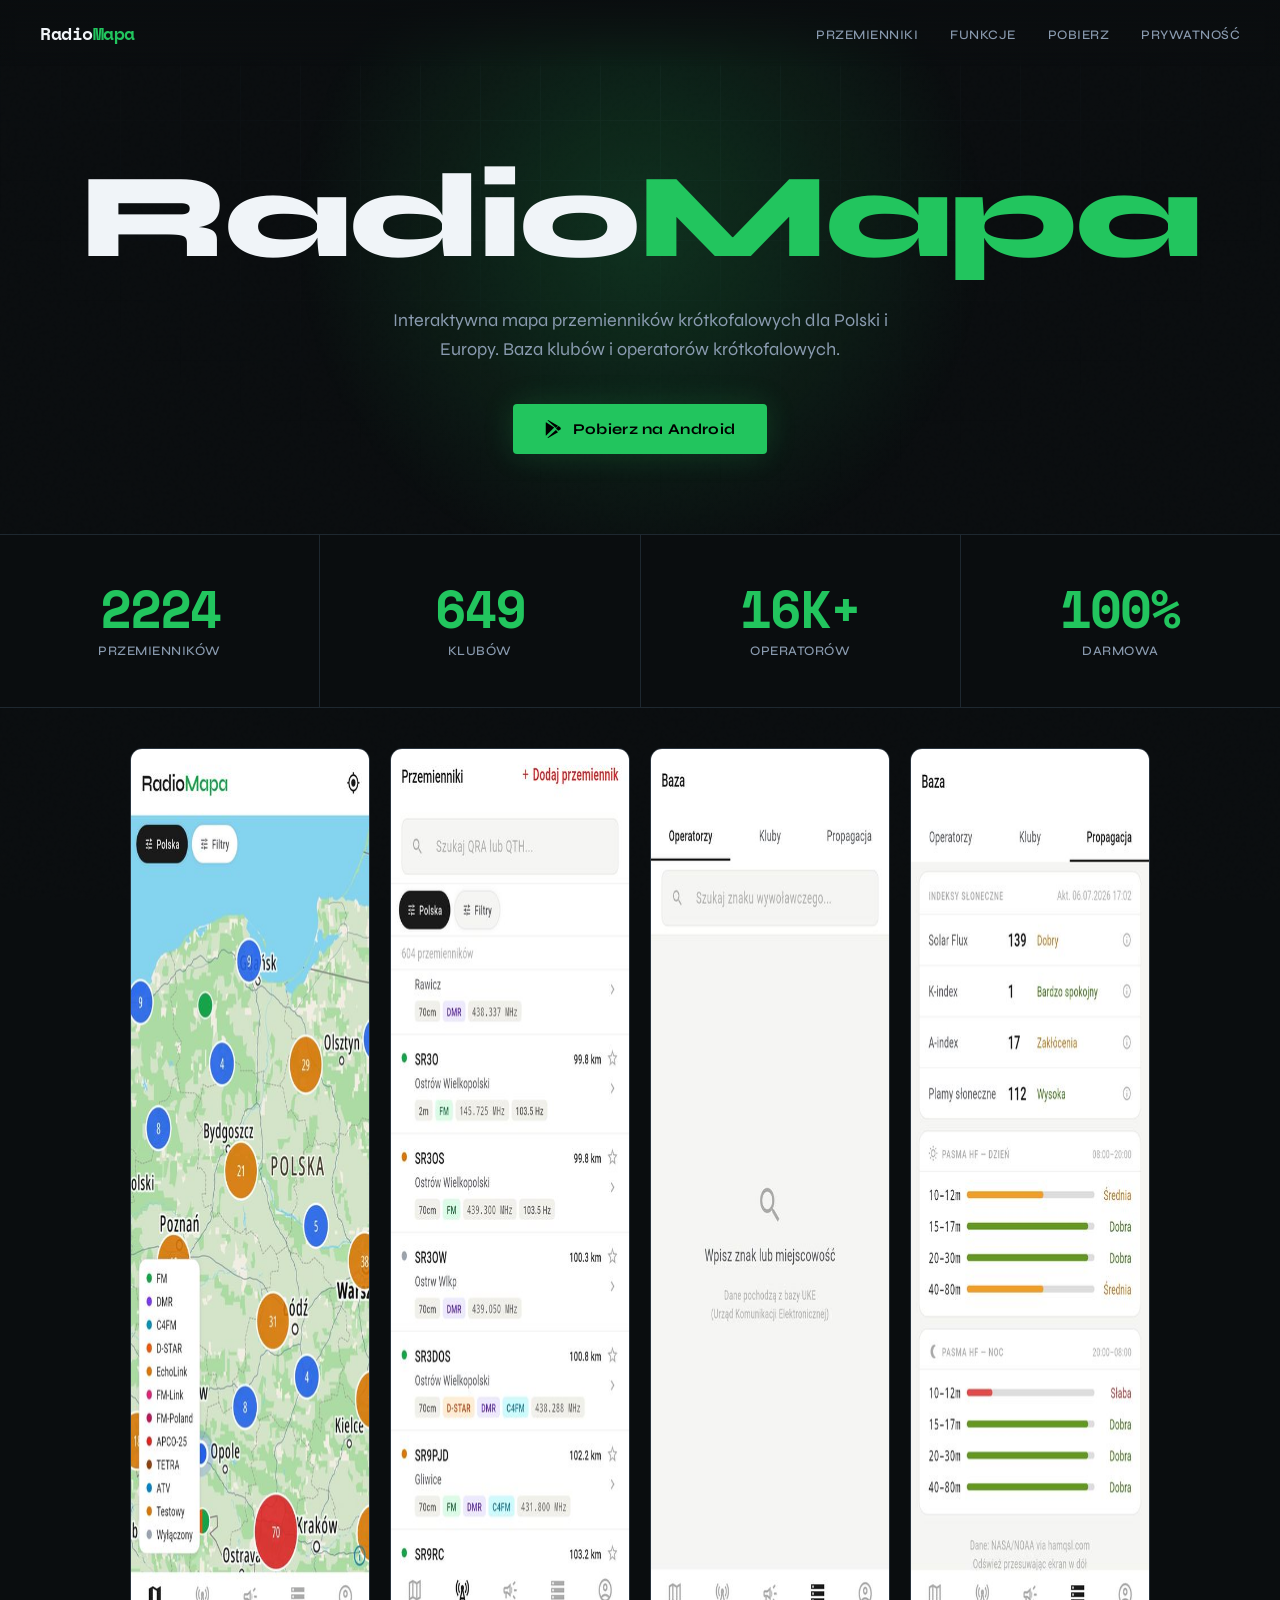
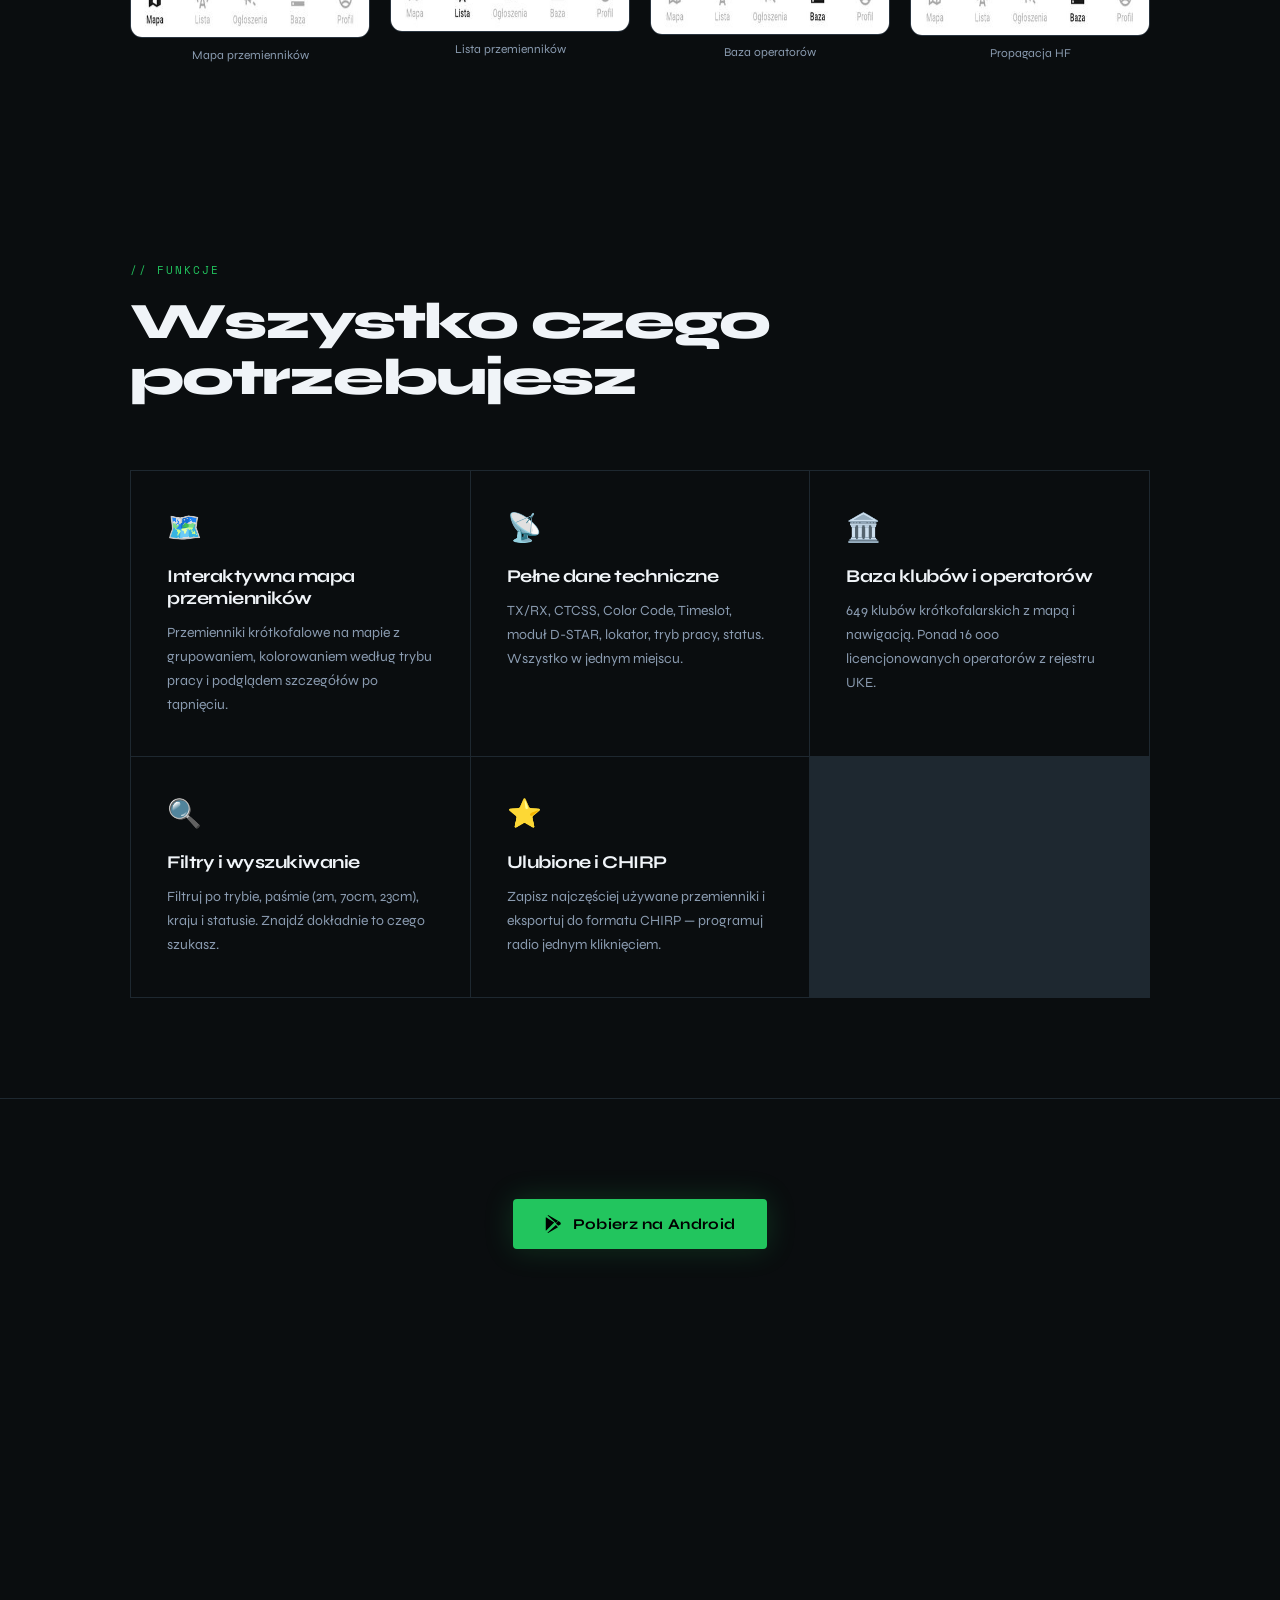
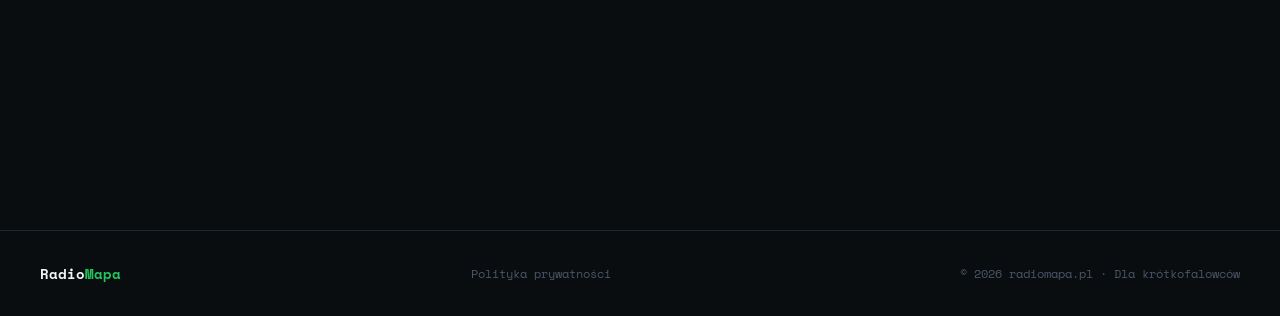
==== commit f2907fd4: "Add files via upload" ====
--- a/index.html
+++ b/index.html
@@ -174,10 +174,31 @@
     .screens-grid img {
       width: 100%; display: block; border-radius: 12px;
       border: 1px solid var(--border2); background: var(--bg2);
-    }
+      cursor: zoom-in; transition: border-color 0.2s, transform 0.2s;
+    }
+    .screens-grid img:hover { border-color: var(--green); transform: translateY(-2px); }
     .screens-grid figcaption {
       margin-top: 10px; font-size: 12px; color: var(--text-sub); text-align: center;
     }
+
+    /* ── LIGHTBOX ── */
+    .lightbox {
+      position: fixed; inset: 0; z-index: 1000;
+      background: rgba(10,13,15,0.92); backdrop-filter: blur(4px);
+      display: none; align-items: center; justify-content: center;
+      padding: 40px 20px; cursor: zoom-out;
+    }
+    .lightbox.open { display: flex; }
+    .lightbox img {
+      max-width: min(90vw, 500px); max-height: 90vh;
+      border-radius: 12px; box-shadow: 0 20px 60px rgba(0,0,0,0.5);
+    }
+    .lightbox-close {
+      position: absolute; top: 20px; right: 28px;
+      font-family: 'Space Mono', monospace; font-size: 28px; line-height: 1;
+      color: var(--text-sub); background: none; border: none; cursor: pointer;
+    }
+    .lightbox-close:hover { color: var(--green); }
 
     /* ── FEATURES ── */
     .features { position: relative; z-index: 1; padding: 100px 40px; max-width: 1100px; margin: 0 auto; }
@@ -281,23 +302,29 @@
   <section class="screens reveal">
     <div class="screens-grid">
       <figure>
-        <img src="img/mapa-przemiennikow-krotkofalowych.jpg" alt="Mapa przemienników krótkofalowych w aplikacji RadioMapa" loading="lazy" width="700" height="1483">
+        <img src="img/thumb/mapa-przemiennikow-krotkofalowych.jpg" data-full="img/mapa-przemiennikow-krotkofalowych.jpg" alt="Mapa przemienników krótkofalowych w aplikacji RadioMapa" loading="lazy" width="420" height="890">
         <figcaption>Mapa przemienników</figcaption>
       </figure>
       <figure>
-        <img src="img/lista-przemiennikow.png" alt="Lista przemienników krótkofalowych z parametrami TX/RX" loading="lazy" width="1080" height="2272">
+        <img src="img/thumb/lista-przemiennikow.jpg" data-full="img/lista-przemiennikow.jpg" alt="Lista przemienników krótkofalowych z parametrami TX/RX" loading="lazy" width="420" height="884">
         <figcaption>Lista przemienników</figcaption>
       </figure>
       <figure>
-        <img src="img/baza-operatorow-krotkofalowych.png" alt="Baza operatorów krótkofalowych — wyszukiwarka znaków wywoławczych" loading="lazy" width="1080" height="2281">
+        <img src="img/thumb/baza-operatorow-krotkofalowych.jpg" data-full="img/baza-operatorow-krotkofalowych.jpg" alt="Baza operatorów krótkofalowych — wyszukiwarka znaków wywoławczych" loading="lazy" width="420" height="887">
         <figcaption>Baza operatorów</figcaption>
       </figure>
       <figure>
-        <img src="img/propagacja.png" alt="Wskaźniki propagacji fal radiowych — Solar Flux, K-index, pasma HF" loading="lazy" width="1080" height="2284">
+        <img src="img/thumb/propagacja.jpg" data-full="img/propagacja.jpg" alt="Wskaźniki propagacji fal radiowych — Solar Flux, K-index, pasma HF" loading="lazy" width="420" height="888">
         <figcaption>Propagacja HF</figcaption>
       </figure>
     </div>
   </section>
+
+  <!-- LIGHTBOX -->
+  <div class="lightbox" id="lightbox">
+    <button class="lightbox-close" aria-label="Zamknij">&times;</button>
+    <img id="lightbox-img" src="" alt="">
+  </div>
 
   <!-- FEATURES -->
   <section class="features" id="features">
@@ -372,6 +399,27 @@
       });
     }, { threshold: 0.1 });
     document.querySelectorAll('.reveal').forEach(el => observer.observe(el));
+
+    const lightbox = document.getElementById('lightbox');
+    const lightboxImg = document.getElementById('lightbox-img');
+
+    function openLightbox(src, alt) {
+      lightboxImg.src = src;
+      lightboxImg.alt = alt;
+      lightbox.classList.add('open');
+    }
+    function closeLightbox() {
+      lightbox.classList.remove('open');
+      lightboxImg.src = '';
+    }
+
+    document.querySelectorAll('.screens-grid img').forEach(img => {
+      img.addEventListener('click', () => openLightbox(img.dataset.full, img.alt));
+    });
+    lightbox.addEventListener('click', closeLightbox);
+    document.addEventListener('keydown', e => {
+      if (e.key === 'Escape') closeLightbox();
+    });
   </script>
 
 </body>
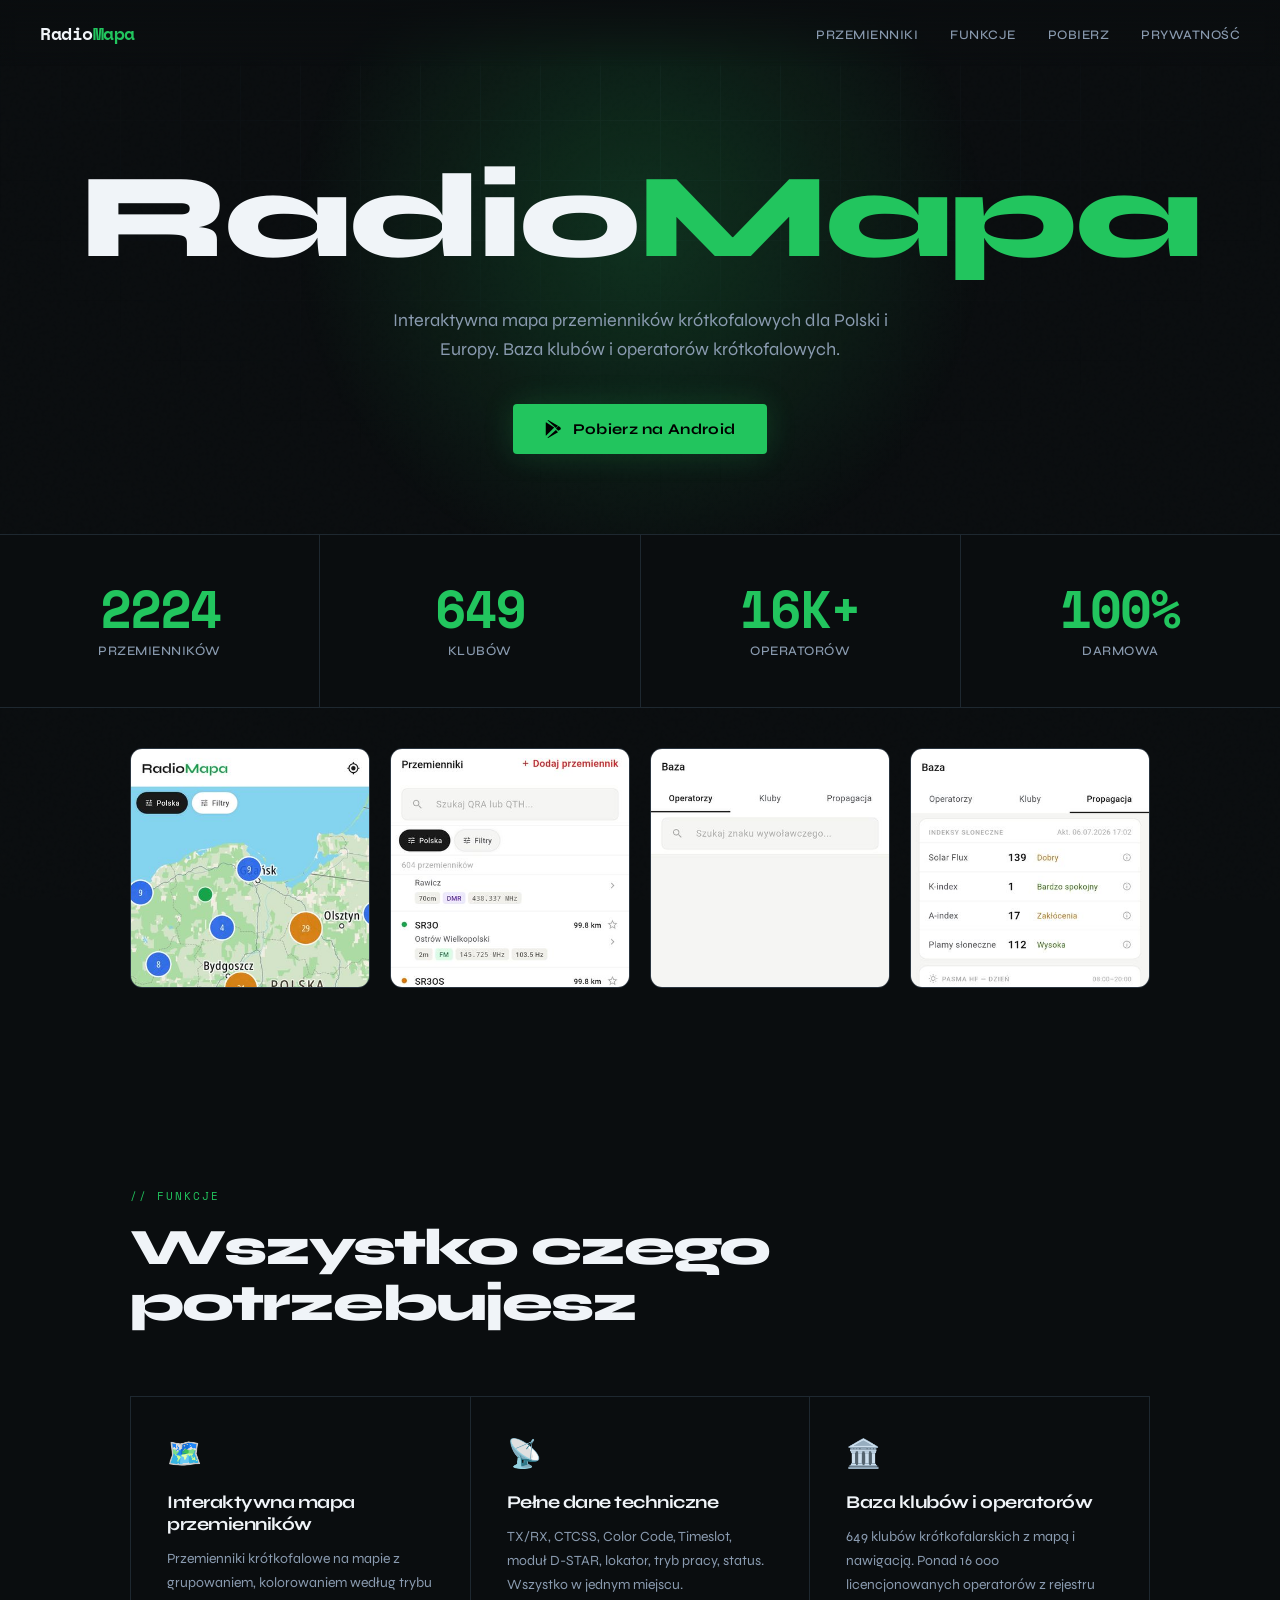
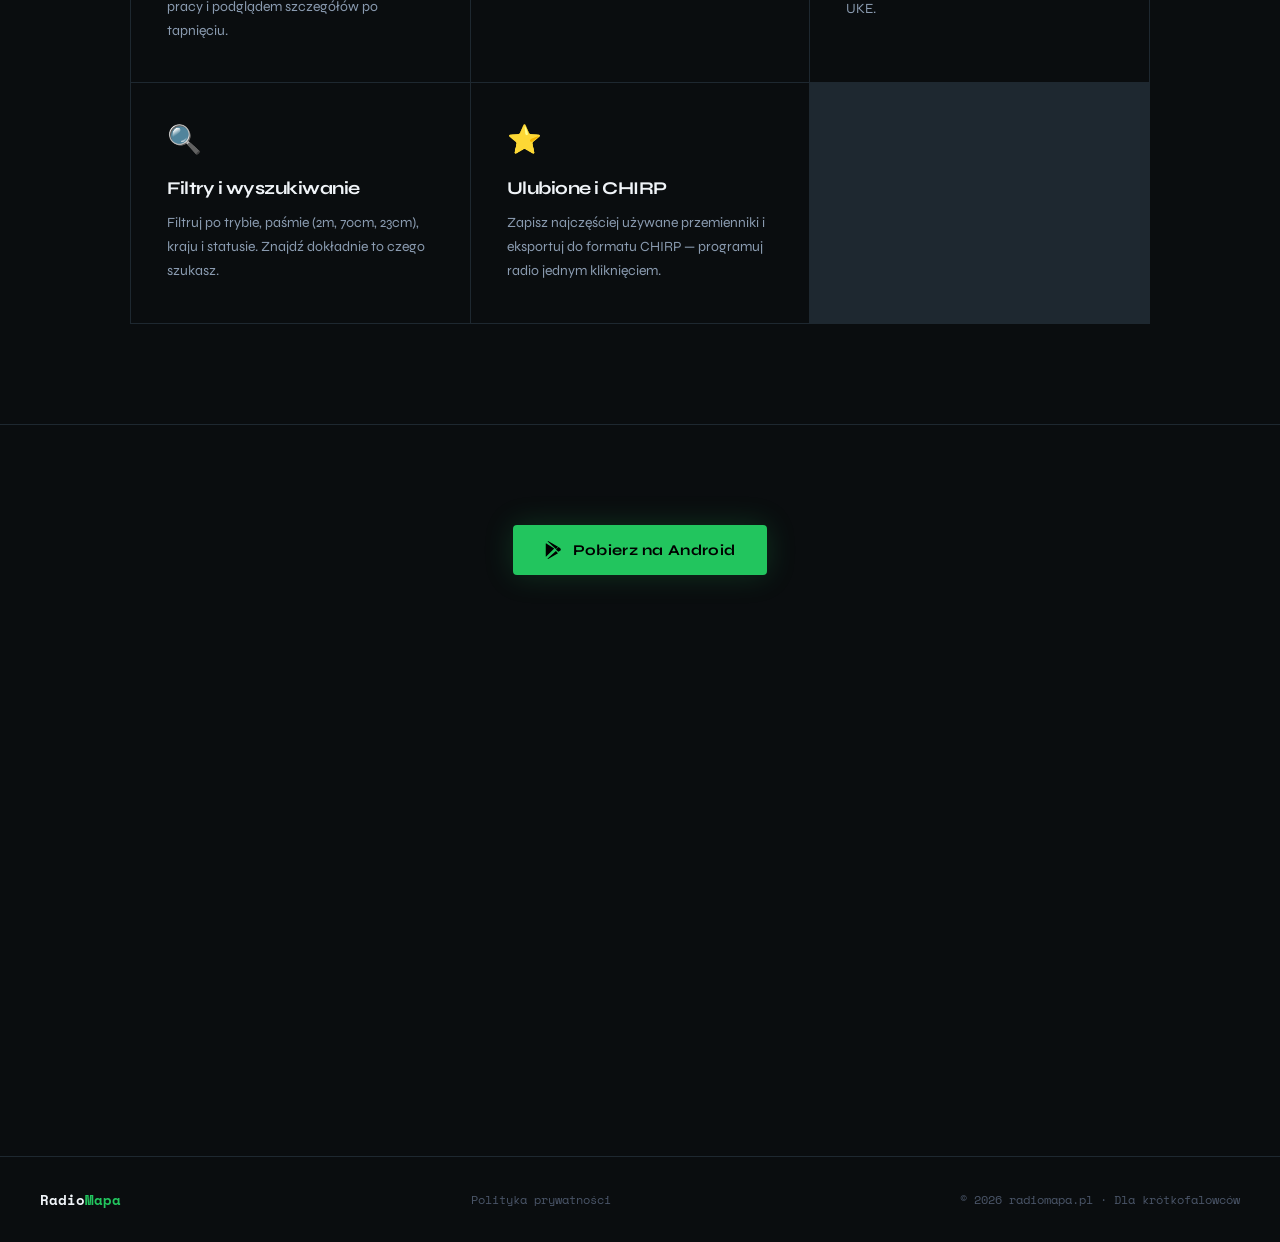
==== commit d65e38b4: "Add files via upload" ====
--- a/index.html
+++ b/index.html
@@ -170,13 +170,16 @@
     .screens-grid {
       display: grid; grid-template-columns: repeat(4, 1fr); gap: 20px;
     }
-    .screens-grid figure { margin: 0; }
+    .screens-grid figure {
+      margin: 0; aspect-ratio: 1 / 1; overflow: hidden; border-radius: 12px;
+      border: 1px solid var(--border2); background: var(--bg2);
+      transition: border-color 0.2s, transform 0.2s;
+    }
+    .screens-grid figure:hover { border-color: var(--green); transform: translateY(-2px); }
     .screens-grid img {
-      width: 100%; display: block; border-radius: 12px;
-      border: 1px solid var(--border2); background: var(--bg2);
-      cursor: zoom-in; transition: border-color 0.2s, transform 0.2s;
-    }
-    .screens-grid img:hover { border-color: var(--green); transform: translateY(-2px); }
+      width: 100%; height: 100%; display: block; object-fit: cover;
+      object-position: top center; cursor: zoom-in;
+    }
     .screens-grid figcaption {
       margin-top: 10px; font-size: 12px; color: var(--text-sub); text-align: center;
     }
@@ -302,19 +305,19 @@
   <section class="screens reveal">
     <div class="screens-grid">
       <figure>
-        <img src="img/thumb/mapa-przemiennikow-krotkofalowych.jpg" data-full="img/mapa-przemiennikow-krotkofalowych.jpg" alt="Mapa przemienników krótkofalowych w aplikacji RadioMapa" loading="lazy" width="420" height="890">
+        <img src="img/thumb/mapa-przemiennikow-krotkofalowych.jpg" data-full="img/mapa-przemiennikow-krotkofalowych.jpg" alt="Mapa przemienników krótkofalowych w aplikacji RadioMapa" loading="lazy">
         <figcaption>Mapa przemienników</figcaption>
       </figure>
       <figure>
-        <img src="img/thumb/lista-przemiennikow.jpg" data-full="img/lista-przemiennikow.jpg" alt="Lista przemienników krótkofalowych z parametrami TX/RX" loading="lazy" width="420" height="884">
+        <img src="img/thumb/lista-przemiennikow.jpg" data-full="img/lista-przemiennikow.jpg" alt="Lista przemienników krótkofalowych z parametrami TX/RX" loading="lazy">
         <figcaption>Lista przemienników</figcaption>
       </figure>
       <figure>
-        <img src="img/thumb/baza-operatorow-krotkofalowych.jpg" data-full="img/baza-operatorow-krotkofalowych.jpg" alt="Baza operatorów krótkofalowych — wyszukiwarka znaków wywoławczych" loading="lazy" width="420" height="887">
+        <img src="img/thumb/baza-operatorow-krotkofalowych.jpg" data-full="img/baza-operatorow-krotkofalowych.jpg" alt="Baza operatorów krótkofalowych — wyszukiwarka znaków wywoławczych" loading="lazy">
         <figcaption>Baza operatorów</figcaption>
       </figure>
       <figure>
-        <img src="img/thumb/propagacja.jpg" data-full="img/propagacja.jpg" alt="Wskaźniki propagacji fal radiowych — Solar Flux, K-index, pasma HF" loading="lazy" width="420" height="888">
+        <img src="img/thumb/propagacja.jpg" data-full="img/propagacja.jpg" alt="Wskaźniki propagacji fal radiowych — Solar Flux, K-index, pasma HF" loading="lazy">
         <figcaption>Propagacja HF</figcaption>
       </figure>
     </div>
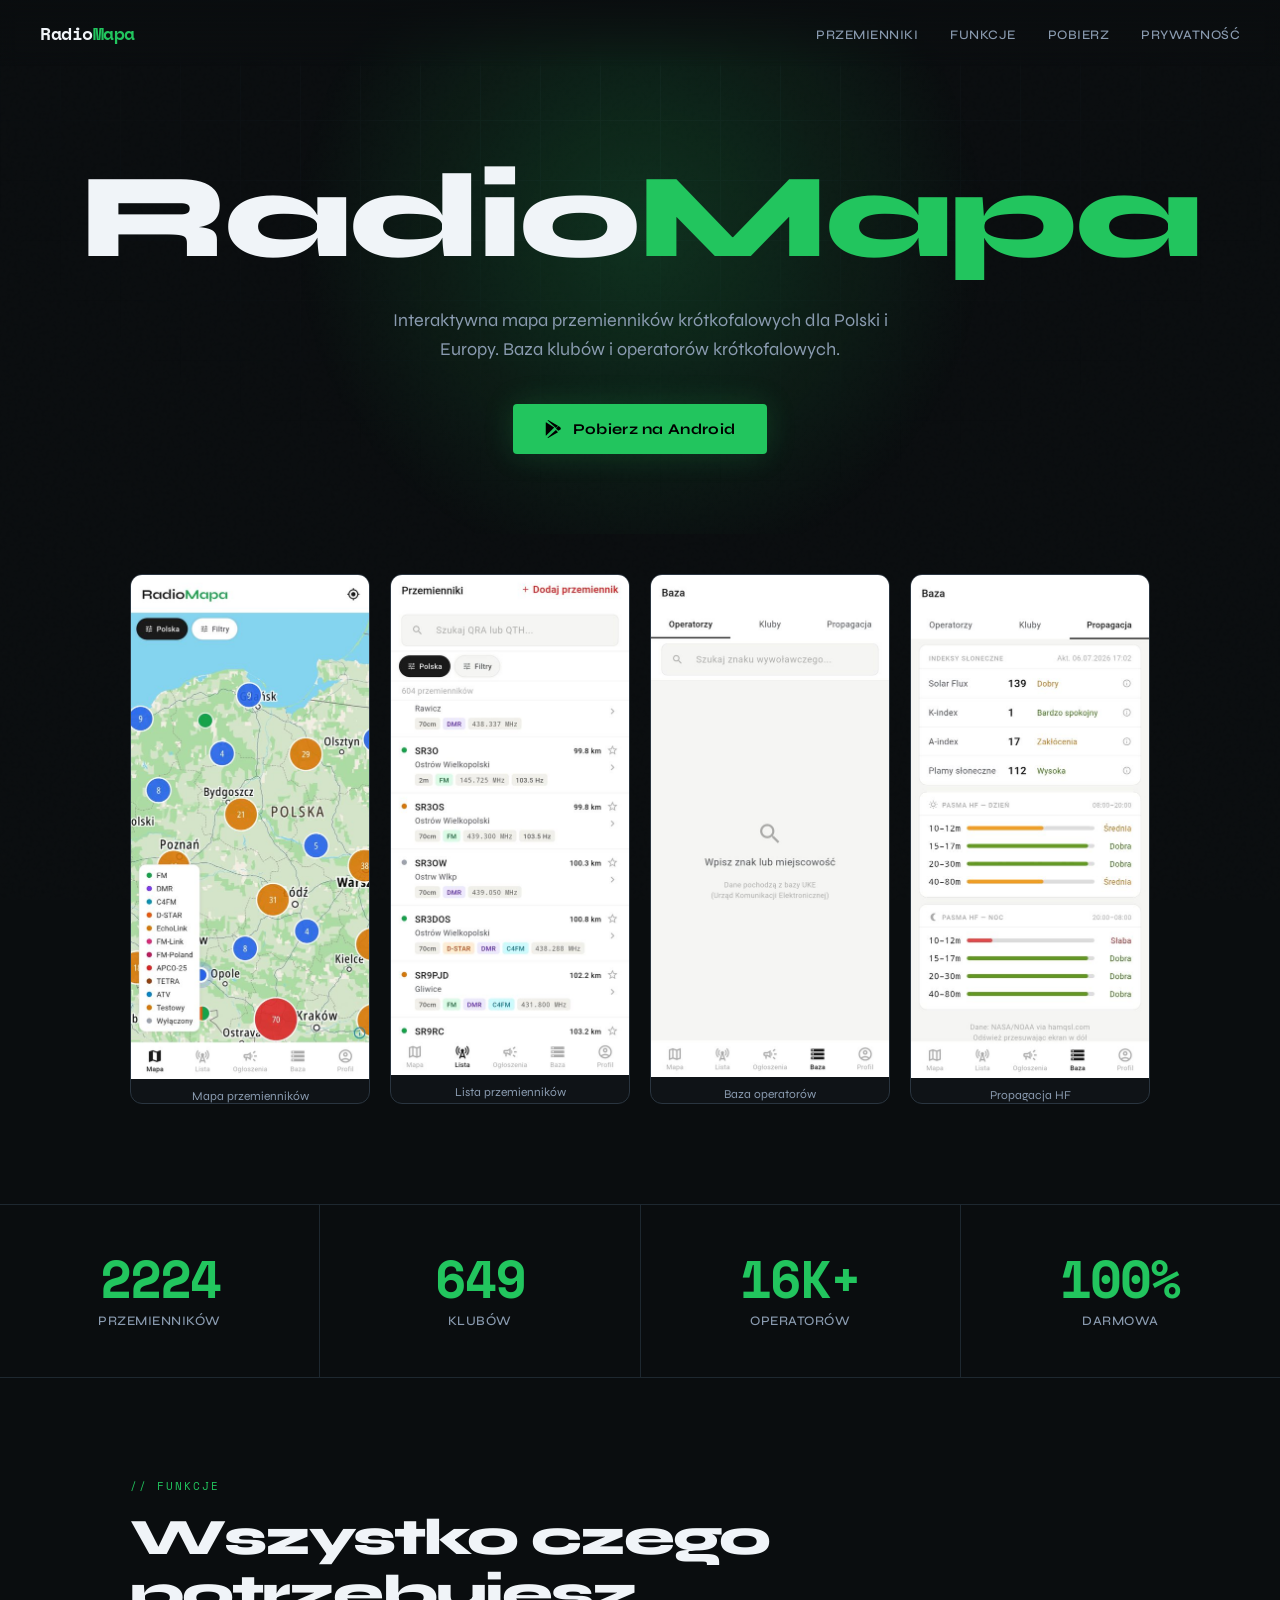
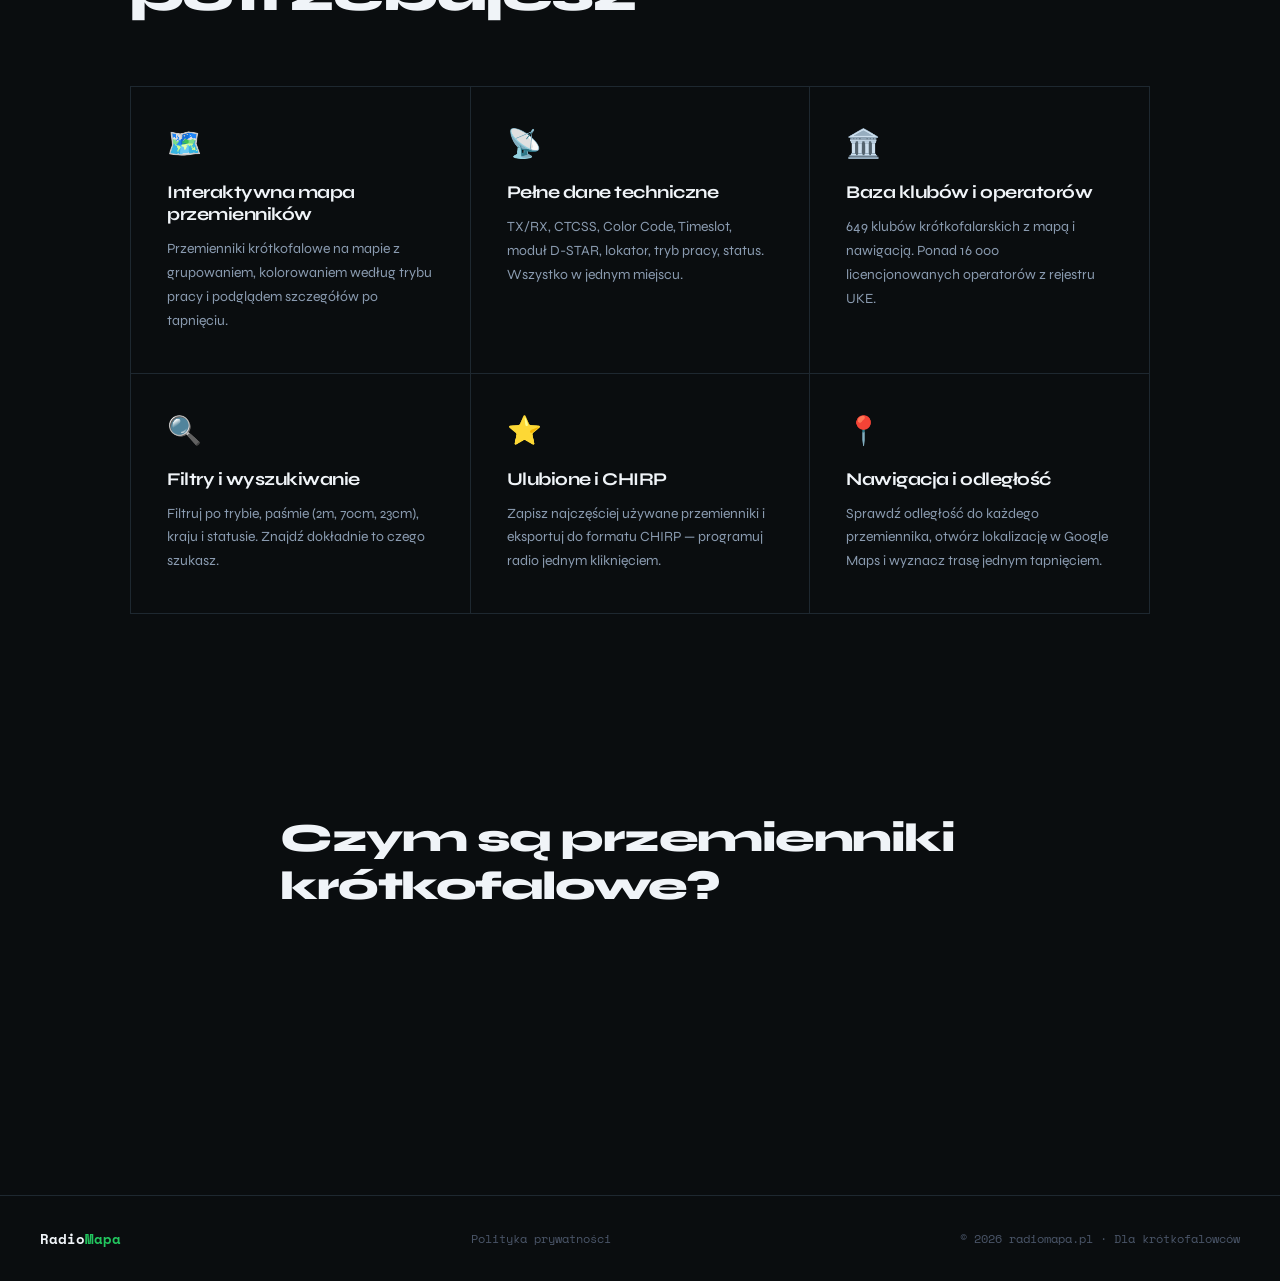
==== commit f3fd3316: "Add files via upload" ====
--- a/index.html
+++ b/index.html
@@ -171,14 +171,13 @@
       display: grid; grid-template-columns: repeat(4, 1fr); gap: 20px;
     }
     .screens-grid figure {
-      margin: 0; aspect-ratio: 1 / 1; overflow: hidden; border-radius: 12px;
+      margin: 0; border-radius: 12px; overflow: hidden;
       border: 1px solid var(--border2); background: var(--bg2);
       transition: border-color 0.2s, transform 0.2s;
     }
     .screens-grid figure:hover { border-color: var(--green); transform: translateY(-2px); }
     .screens-grid img {
-      width: 100%; height: 100%; display: block; object-fit: cover;
-      object-position: top center; cursor: zoom-in;
+      width: 100%; display: block; cursor: zoom-in;
     }
     .screens-grid figcaption {
       margin-top: 10px; font-size: 12px; color: var(--text-sub); text-align: center;
@@ -216,14 +215,6 @@
     .feature-icon { font-size: 28px; margin-bottom: 20px; display: block; }
     .feature-title { font-size: 18px; font-weight: 700; margin-bottom: 12px; letter-spacing: -0.5px; }
     .feature-desc { font-size: 14px; color: var(--text-sub); line-height: 1.7; font-weight: 400; }
-
-    /* ── CTA ── */
-    .cta {
-      position: relative; z-index: 1;
-      padding: 100px 40px; text-align: center;
-      border-top: 1px solid var(--border);
-    }
-    .cta-buttons { display: flex; gap: 12px; justify-content: center; flex-wrap: wrap; }
 
     /* ── FOOTER ── */
     footer {
@@ -256,7 +247,6 @@
       .features { padding: 60px 20px; }
       .section-title { font-size: clamp(28px, 8vw, 40px); letter-spacing: -1px; margin-bottom: 40px; }
       .features-grid { grid-template-columns: 1fr; } .feature { padding: 28px 24px; }
-      .cta { padding: 60px 20px; }
       footer { flex-direction: column; gap: 16px; text-align: center; padding: 24px 20px; }
       .footer-links { flex-wrap: wrap; justify-content: center; }
     }
@@ -283,7 +273,7 @@
       Interaktywna mapa przemienników krótkofalowych dla Polski i Europy.
       Baza klubów i operatorów krótkofalowych.
     </p>
-    <div class="hero-buttons">
+    <div class="hero-buttons" id="pobierz">
       <a href="https://play.google.com/store/apps/details?id=pl.radiomapa.app" class="btn-primary">
         <svg width="18" height="18" viewBox="0 0 24 24" fill="currentColor">
           <path d="M3.18 23.76c.3.17.64.22.97.15l13.2-7.62-2.83-2.83-11.34 10.3zm-1.9-20.7C1.1 3.33 1 3.67 1 4.04v15.92c0 .37.1.71.28 1l11.05-11.05L1.28 3.06zM20.55 9.77l-2.8-1.62-3.14 3.14 3.14 3.14 2.83-1.63c.8-.46.8-1.57-.03-2.03zM4.15.09L17.35 7.7l-2.83 2.83L3.18.23C3.5.16 3.85.21 4.15.38z"/>
@@ -292,14 +282,6 @@
       </a>
     </div>
   </section>
-
-  <!-- STATS -->
-  <div class="stats reveal">
-    <div class="stat"><div class="stat-number">2224</div><div class="stat-label">Przemienników</div></div>
-    <div class="stat"><div class="stat-number">649</div><div class="stat-label">Klubów</div></div>
-    <div class="stat"><div class="stat-number">16K+</div><div class="stat-label">Operatorów</div></div>
-    <div class="stat"><div class="stat-number">100%</div><div class="stat-label">Darmowa</div></div>
-  </div>
 
   <!-- SCREENSHOTS -->
   <section class="screens reveal">
@@ -323,6 +305,14 @@
     </div>
   </section>
 
+  <!-- STATS -->
+  <div class="stats reveal">
+    <div class="stat"><div class="stat-number">2224</div><div class="stat-label">Przemienników</div></div>
+    <div class="stat"><div class="stat-number">649</div><div class="stat-label">Klubów</div></div>
+    <div class="stat"><div class="stat-number">16K+</div><div class="stat-label">Operatorów</div></div>
+    <div class="stat"><div class="stat-number">100%</div><div class="stat-label">Darmowa</div></div>
+  </div>
+
   <!-- LIGHTBOX -->
   <div class="lightbox" id="lightbox">
     <button class="lightbox-close" aria-label="Zamknij">&times;</button>
@@ -364,18 +354,6 @@
         <div class="feature-title">Nawigacja i odległość</div>
         <p class="feature-desc">Sprawdź odległość do każdego przemiennika, otwórz lokalizację w Google Maps i wyznacz trasę jednym tapnięciem.</p>
       </div>
-    </div>
-  </section>
-
-  <!-- CTA -->
-  <section class="cta" id="pobierz">
-    <div class="cta-buttons">
-      <a href="https://play.google.com/store/apps/details?id=pl.radiomapa.app" class="btn-primary">
-        <svg width="18" height="18" viewBox="0 0 24 24" fill="currentColor">
-          <path d="M3.18 23.76c.3.17.64.22.97.15l13.2-7.62-2.83-2.83-11.34 10.3zm-1.9-20.7C1.1 3.33 1 3.67 1 4.04v15.92c0 .37.1.71.28 1l11.05-11.05L1.28 3.06zM20.55 9.77l-2.8-1.62-3.14 3.14 3.14 3.14 2.83-1.63c.8-.46.8-1.57-.03-2.03zM4.15.09L17.35 7.7l-2.83 2.83L3.18.23C3.5.16 3.85.21 4.15.38z"/>
-        </svg>
-        Pobierz na Android
-      </a>
     </div>
   </section>
 
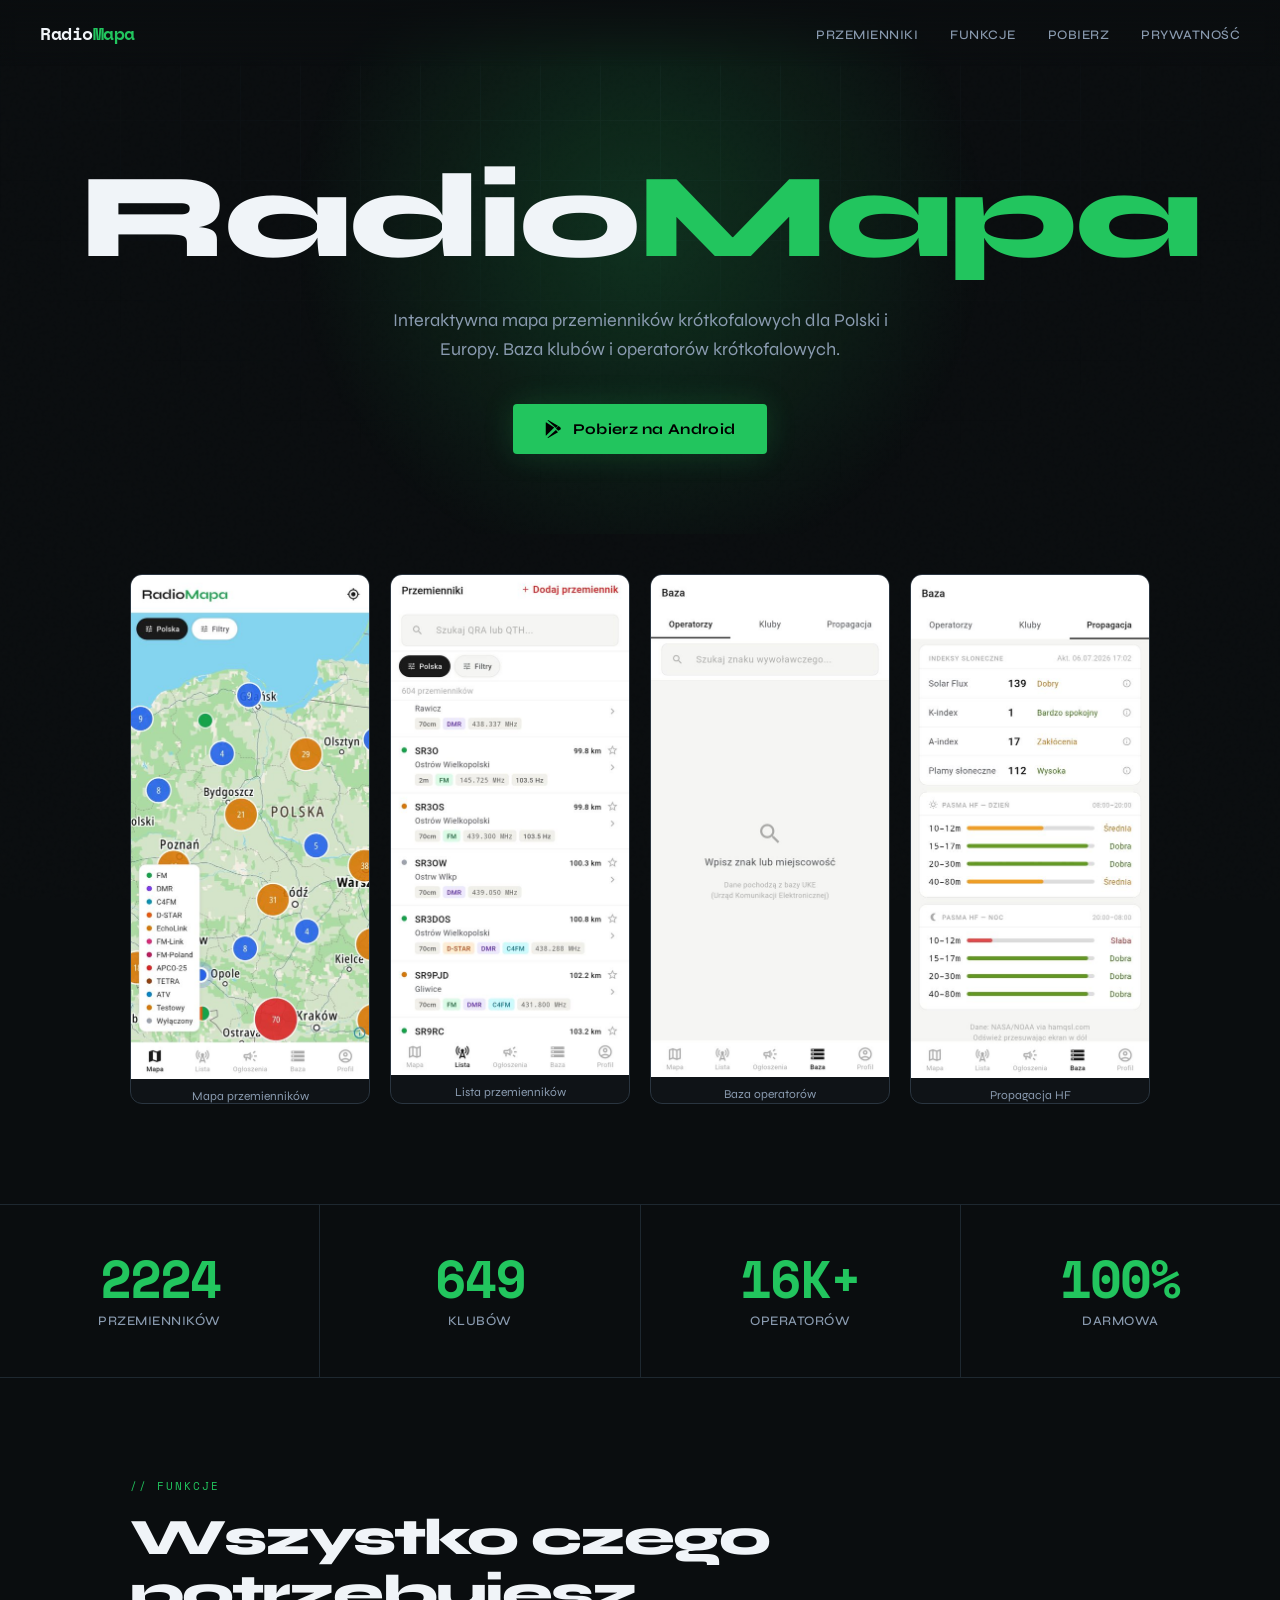
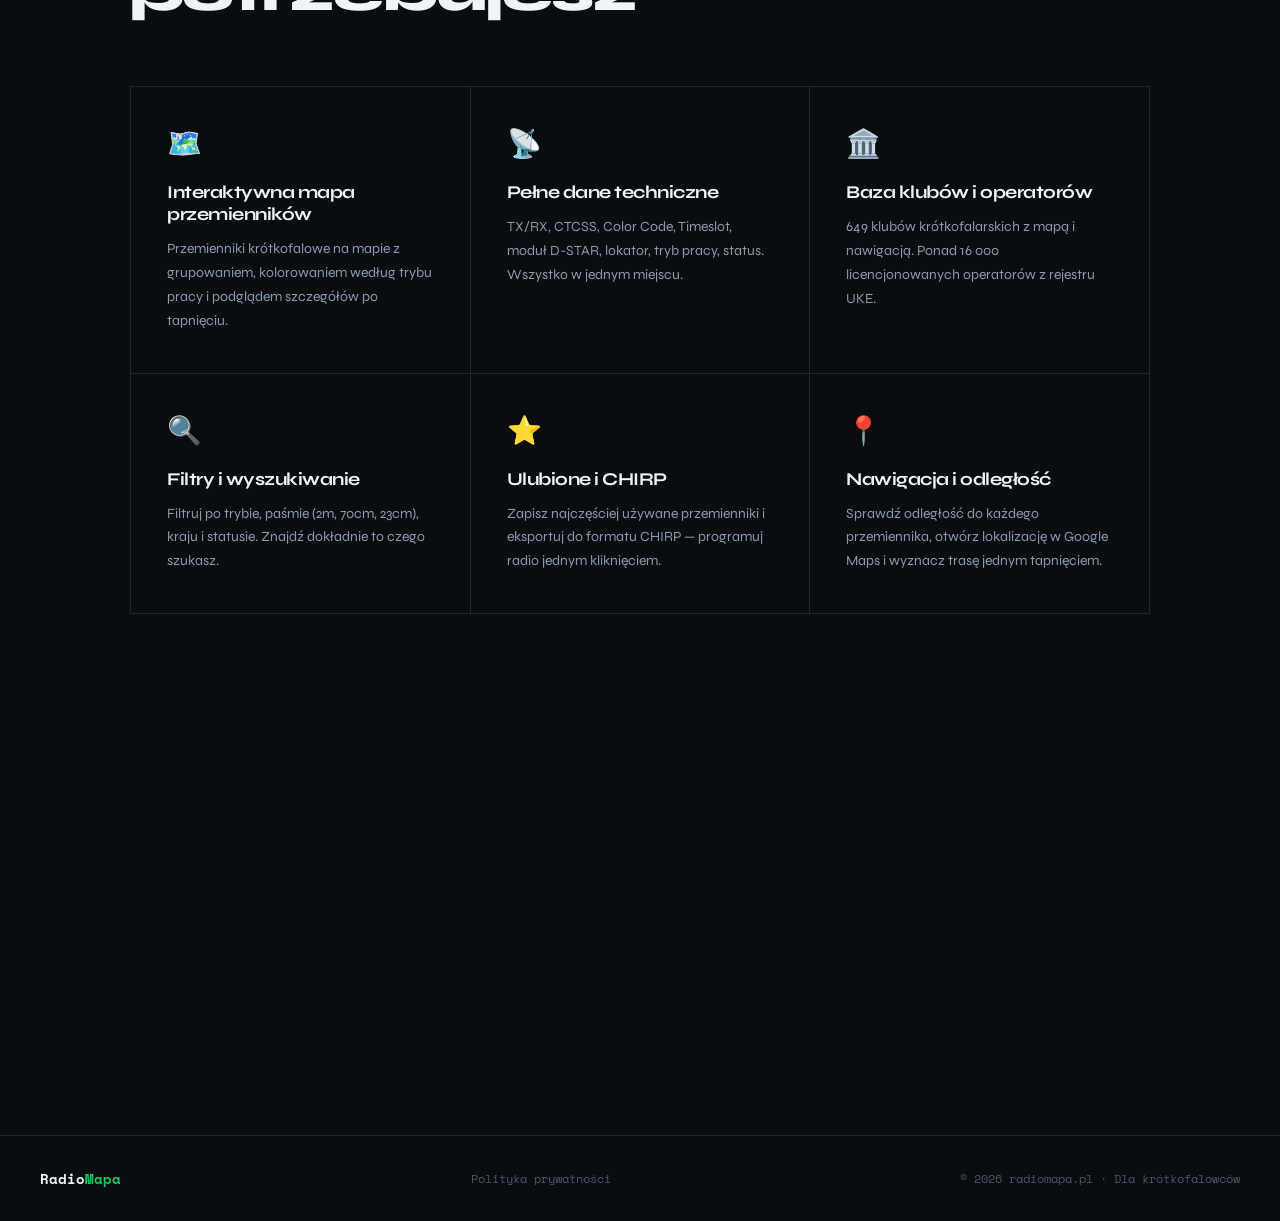
==== commit 185e296b: "Add files via upload" ====
--- a/index.html
+++ b/index.html
@@ -160,7 +160,7 @@
     .stat-label { font-size: 13px; color: var(--text-sub); margin-top: 8px; font-weight: 500; letter-spacing: 0.5px; text-transform: uppercase; }
 
     /* ── ABOUT (SEO copy) ── */
-    .about { position: relative; z-index: 1; padding: 100px 40px 40px; max-width: 800px; margin: 0 auto; }
+    .about { position: relative; z-index: 1; padding: 20px 40px 60px; max-width: 800px; margin: 0 auto; }
     .about h2 { font-size: clamp(28px, 4vw, 40px); font-weight: 800; letter-spacing: -1.5px; margin-bottom: 24px; }
     .about p { font-size: 15px; color: var(--text-sub); line-height: 1.8; margin-bottom: 16px; }
     .about p strong { color: var(--text); font-weight: 600; }
@@ -194,6 +194,7 @@
     .lightbox img {
       max-width: min(90vw, 500px); max-height: 90vh;
       border-radius: 12px; box-shadow: 0 20px 60px rgba(0,0,0,0.5);
+      cursor: default; touch-action: pan-y;
     }
     .lightbox-close {
       position: absolute; top: 20px; right: 28px;
@@ -201,6 +202,18 @@
       color: var(--text-sub); background: none; border: none; cursor: pointer;
     }
     .lightbox-close:hover { color: var(--green); }
+    .lightbox-nav {
+      position: absolute; top: 50%; transform: translateY(-50%);
+      font-family: 'Space Mono', monospace; font-size: 36px; line-height: 1;
+      color: var(--text-sub); background: none; border: none; cursor: pointer;
+      padding: 12px;
+    }
+    .lightbox-nav:hover { color: var(--green); }
+    .lightbox-prev { left: 4px; }
+    .lightbox-next { right: 4px; }
+    @media (max-width: 600px) {
+      .lightbox-nav { font-size: 26px; padding: 8px; }
+    }
 
     /* ── FEATURES ── */
     .features { position: relative; z-index: 1; padding: 100px 40px; max-width: 1100px; margin: 0 auto; }
@@ -241,7 +254,7 @@
       .btn-primary, .btn-secondary { width: 100%; max-width: 320px; justify-content: center; padding: 14px 24px; }
       .stats { grid-template-columns: repeat(2, 1fr); }
       .stat { padding: 32px 24px; } .stat-number { font-size: 36px; }
-      .about { padding: 60px 20px 20px; }
+      .about { padding: 12px 20px 40px; }
       .screens { padding: 20px 20px 60px; }
       .screens-grid { grid-template-columns: repeat(2, 1fr); gap: 12px; }
       .features { padding: 60px 20px; }
@@ -316,7 +329,9 @@
   <!-- LIGHTBOX -->
   <div class="lightbox" id="lightbox">
     <button class="lightbox-close" aria-label="Zamknij">&times;</button>
+    <button class="lightbox-nav lightbox-prev" aria-label="Poprzedni">&#8249;</button>
     <img id="lightbox-img" src="" alt="">
+    <button class="lightbox-nav lightbox-next" aria-label="Następny">&#8250;</button>
   </div>
 
   <!-- FEATURES -->
@@ -383,10 +398,17 @@
 
     const lightbox = document.getElementById('lightbox');
     const lightboxImg = document.getElementById('lightbox-img');
-
-    function openLightbox(src, alt) {
-      lightboxImg.src = src;
-      lightboxImg.alt = alt;
+    const slides = Array.from(document.querySelectorAll('.screens-grid img'))
+      .map(img => ({ src: img.dataset.full, alt: img.alt }));
+    let slideIndex = 0;
+
+    function showSlide(i) {
+      slideIndex = (i + slides.length) % slides.length;
+      lightboxImg.src = slides[slideIndex].src;
+      lightboxImg.alt = slides[slideIndex].alt;
+    }
+    function openLightbox(i) {
+      showSlide(i);
       lightbox.classList.add('open');
     }
     function closeLightbox() {
@@ -394,13 +416,38 @@
       lightboxImg.src = '';
     }
 
-    document.querySelectorAll('.screens-grid img').forEach(img => {
-      img.addEventListener('click', () => openLightbox(img.dataset.full, img.alt));
+    document.querySelectorAll('.screens-grid img').forEach((img, i) => {
+      img.addEventListener('click', () => openLightbox(i));
     });
-    lightbox.addEventListener('click', closeLightbox);
+    document.querySelector('.lightbox-close').addEventListener('click', closeLightbox);
+    document.querySelector('.lightbox-prev').addEventListener('click', e => {
+      e.stopPropagation();
+      showSlide(slideIndex - 1);
+    });
+    document.querySelector('.lightbox-next').addEventListener('click', e => {
+      e.stopPropagation();
+      showSlide(slideIndex + 1);
+    });
+    lightbox.addEventListener('click', e => {
+      if (e.target === lightbox) closeLightbox();
+    });
     document.addEventListener('keydown', e => {
+      if (!lightbox.classList.contains('open')) return;
       if (e.key === 'Escape') closeLightbox();
+      if (e.key === 'ArrowRight') showSlide(slideIndex + 1);
+      if (e.key === 'ArrowLeft') showSlide(slideIndex - 1);
     });
+
+    let touchStartX = 0;
+    lightbox.addEventListener('touchstart', e => {
+      touchStartX = e.changedTouches[0].screenX;
+    }, { passive: true });
+    lightbox.addEventListener('touchend', e => {
+      const diff = e.changedTouches[0].screenX - touchStartX;
+      if (Math.abs(diff) > 40) {
+        diff < 0 ? showSlide(slideIndex + 1) : showSlide(slideIndex - 1);
+      }
+    }, { passive: true });
   </script>
 
 </body>
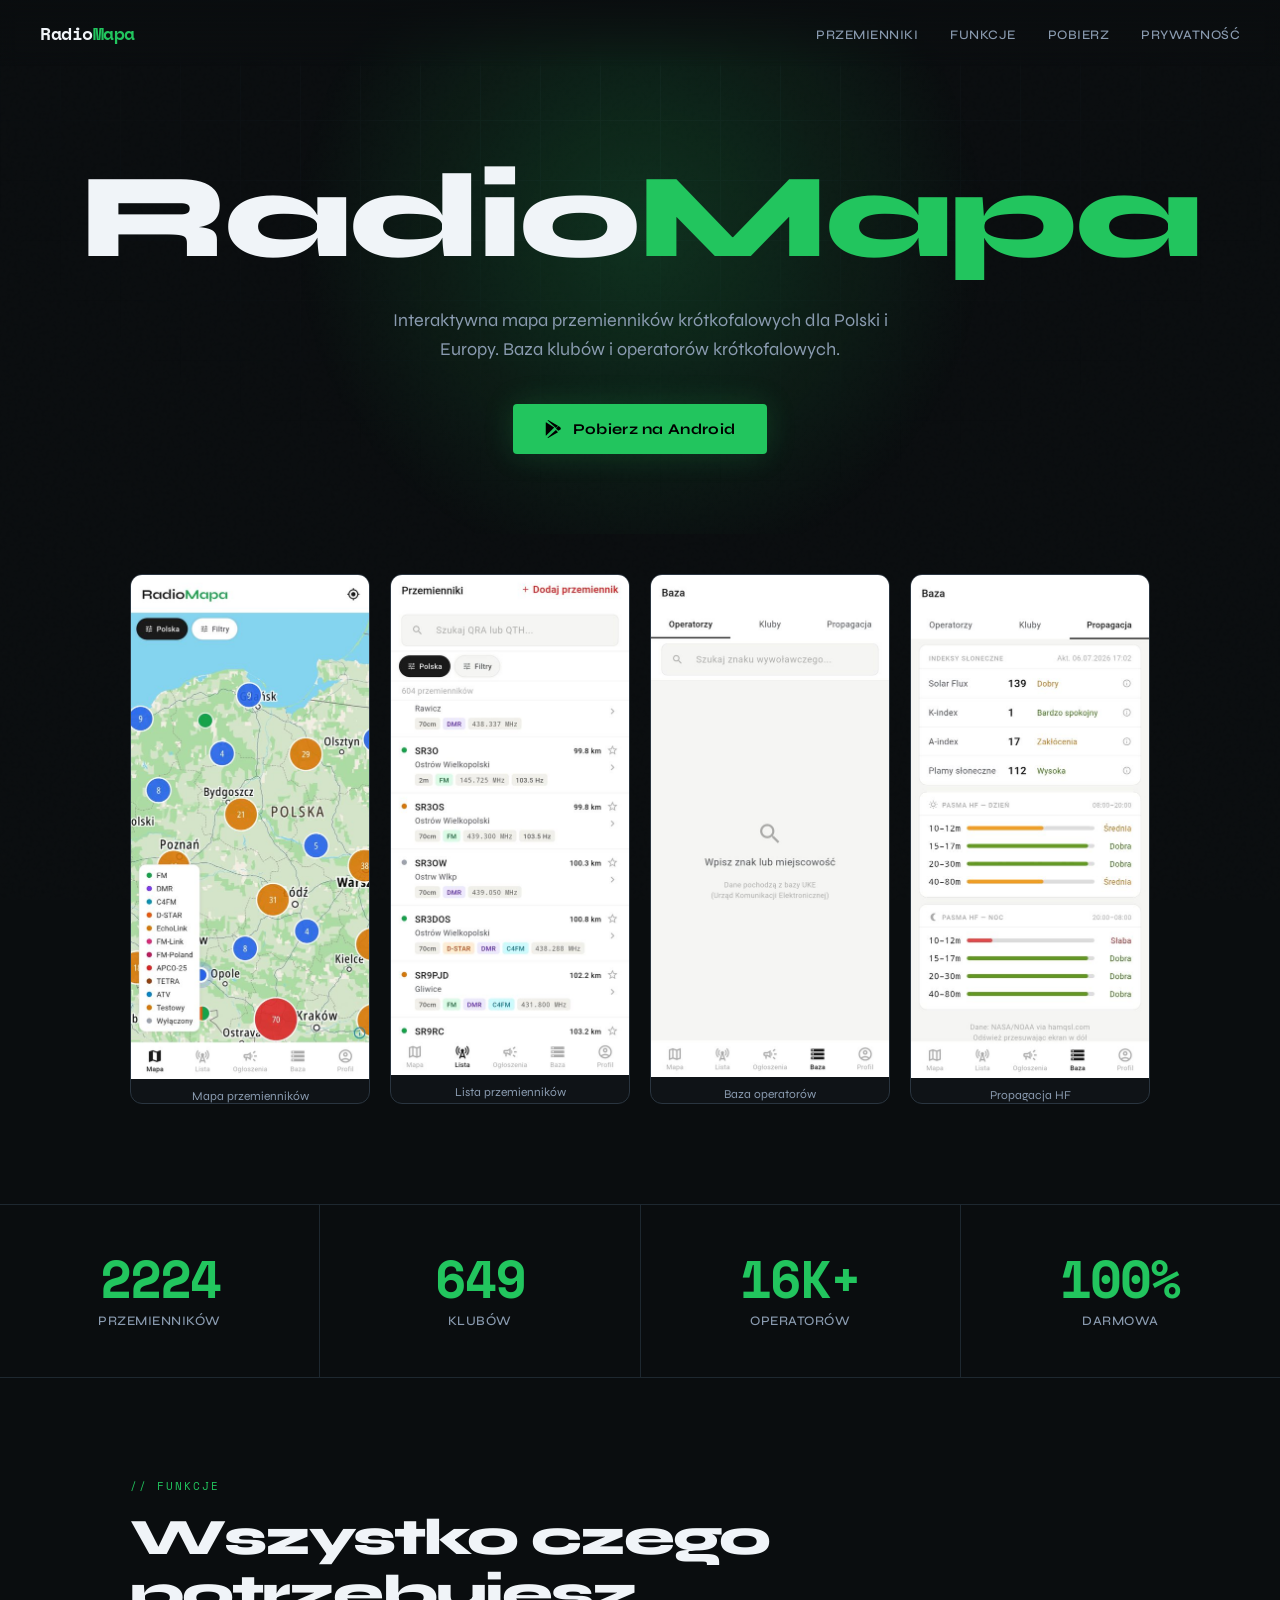
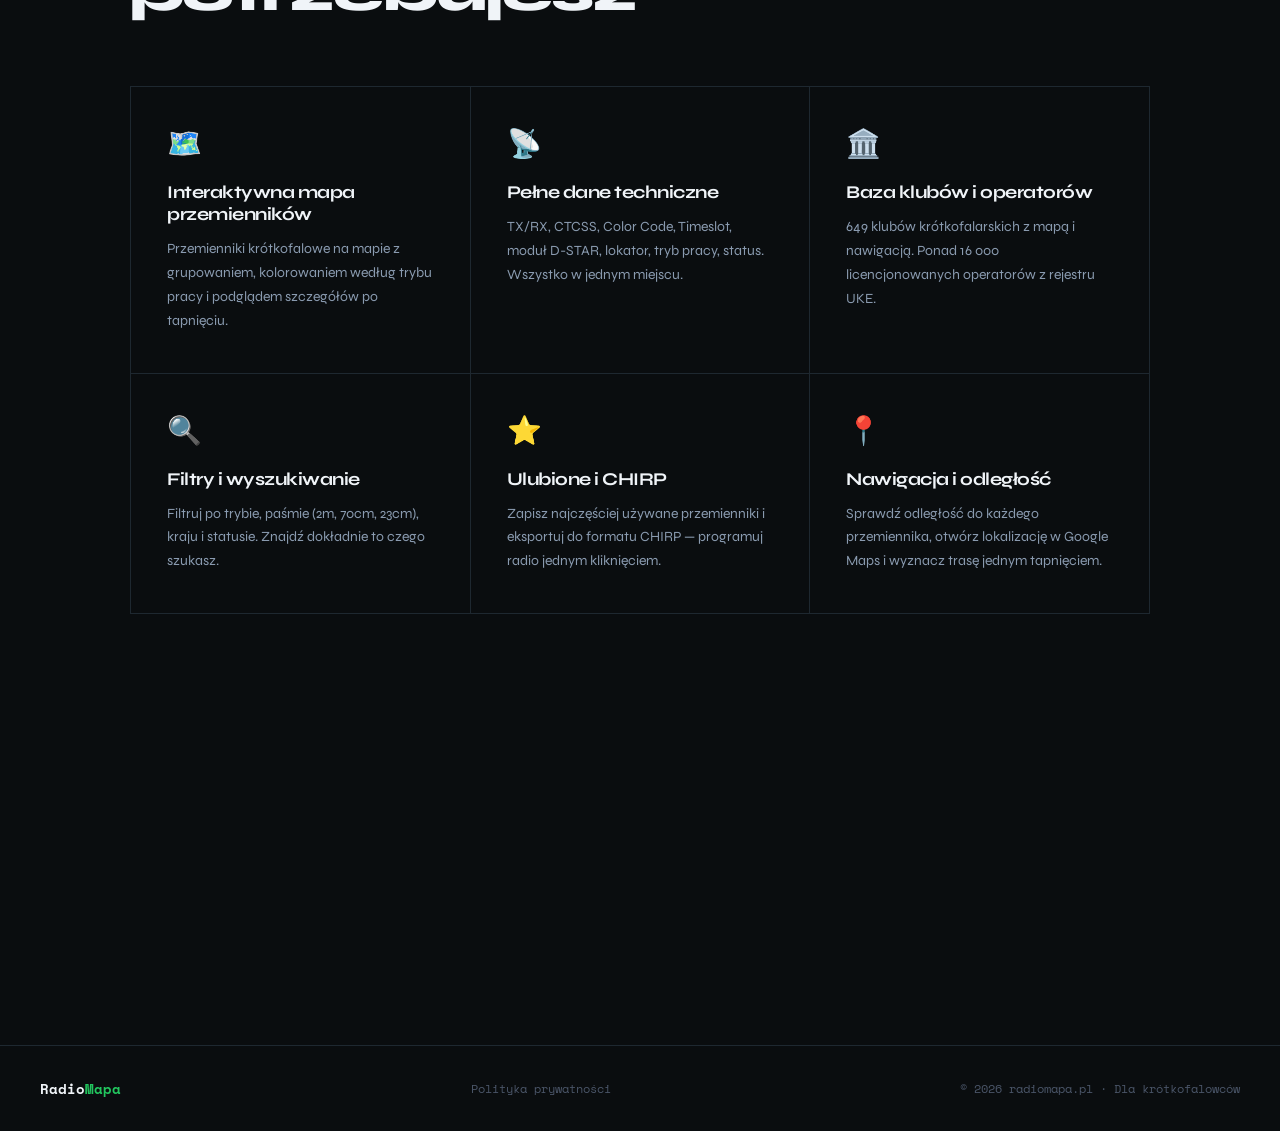
==== commit 9a4b0449: "Add files via upload" ====
--- a/index.html
+++ b/index.html
@@ -160,7 +160,7 @@
     .stat-label { font-size: 13px; color: var(--text-sub); margin-top: 8px; font-weight: 500; letter-spacing: 0.5px; text-transform: uppercase; }
 
     /* ── ABOUT (SEO copy) ── */
-    .about { position: relative; z-index: 1; padding: 20px 40px 60px; max-width: 800px; margin: 0 auto; }
+    .about { position: relative; z-index: 1; padding: 0 40px 60px; max-width: 800px; margin: 0 auto; }
     .about h2 { font-size: clamp(28px, 4vw, 40px); font-weight: 800; letter-spacing: -1.5px; margin-bottom: 24px; }
     .about p { font-size: 15px; color: var(--text-sub); line-height: 1.8; margin-bottom: 16px; }
     .about p strong { color: var(--text); font-weight: 600; }
@@ -216,7 +216,7 @@
     }
 
     /* ── FEATURES ── */
-    .features { position: relative; z-index: 1; padding: 100px 40px; max-width: 1100px; margin: 0 auto; }
+    .features { position: relative; z-index: 1; padding: 100px 40px 30px; max-width: 1100px; margin: 0 auto; }
     .section-label { font-family: 'Space Mono', monospace; font-size: 11px; color: var(--green); letter-spacing: 2px; text-transform: uppercase; margin-bottom: 16px; }
     .section-title { font-size: clamp(32px, 4vw, 52px); font-weight: 800; letter-spacing: -2px; line-height: 1.1; margin-bottom: 64px; }
 
@@ -254,10 +254,10 @@
       .btn-primary, .btn-secondary { width: 100%; max-width: 320px; justify-content: center; padding: 14px 24px; }
       .stats { grid-template-columns: repeat(2, 1fr); }
       .stat { padding: 32px 24px; } .stat-number { font-size: 36px; }
-      .about { padding: 12px 20px 40px; }
+      .about { padding: 0 20px 40px; }
       .screens { padding: 20px 20px 60px; }
       .screens-grid { grid-template-columns: repeat(2, 1fr); gap: 12px; }
-      .features { padding: 60px 20px; }
+      .features { padding: 60px 20px 20px; }
       .section-title { font-size: clamp(28px, 8vw, 40px); letter-spacing: -1px; margin-bottom: 40px; }
       .features-grid { grid-template-columns: 1fr; } .feature { padding: 28px 24px; }
       footer { flex-direction: column; gap: 16px; text-align: center; padding: 24px 20px; }
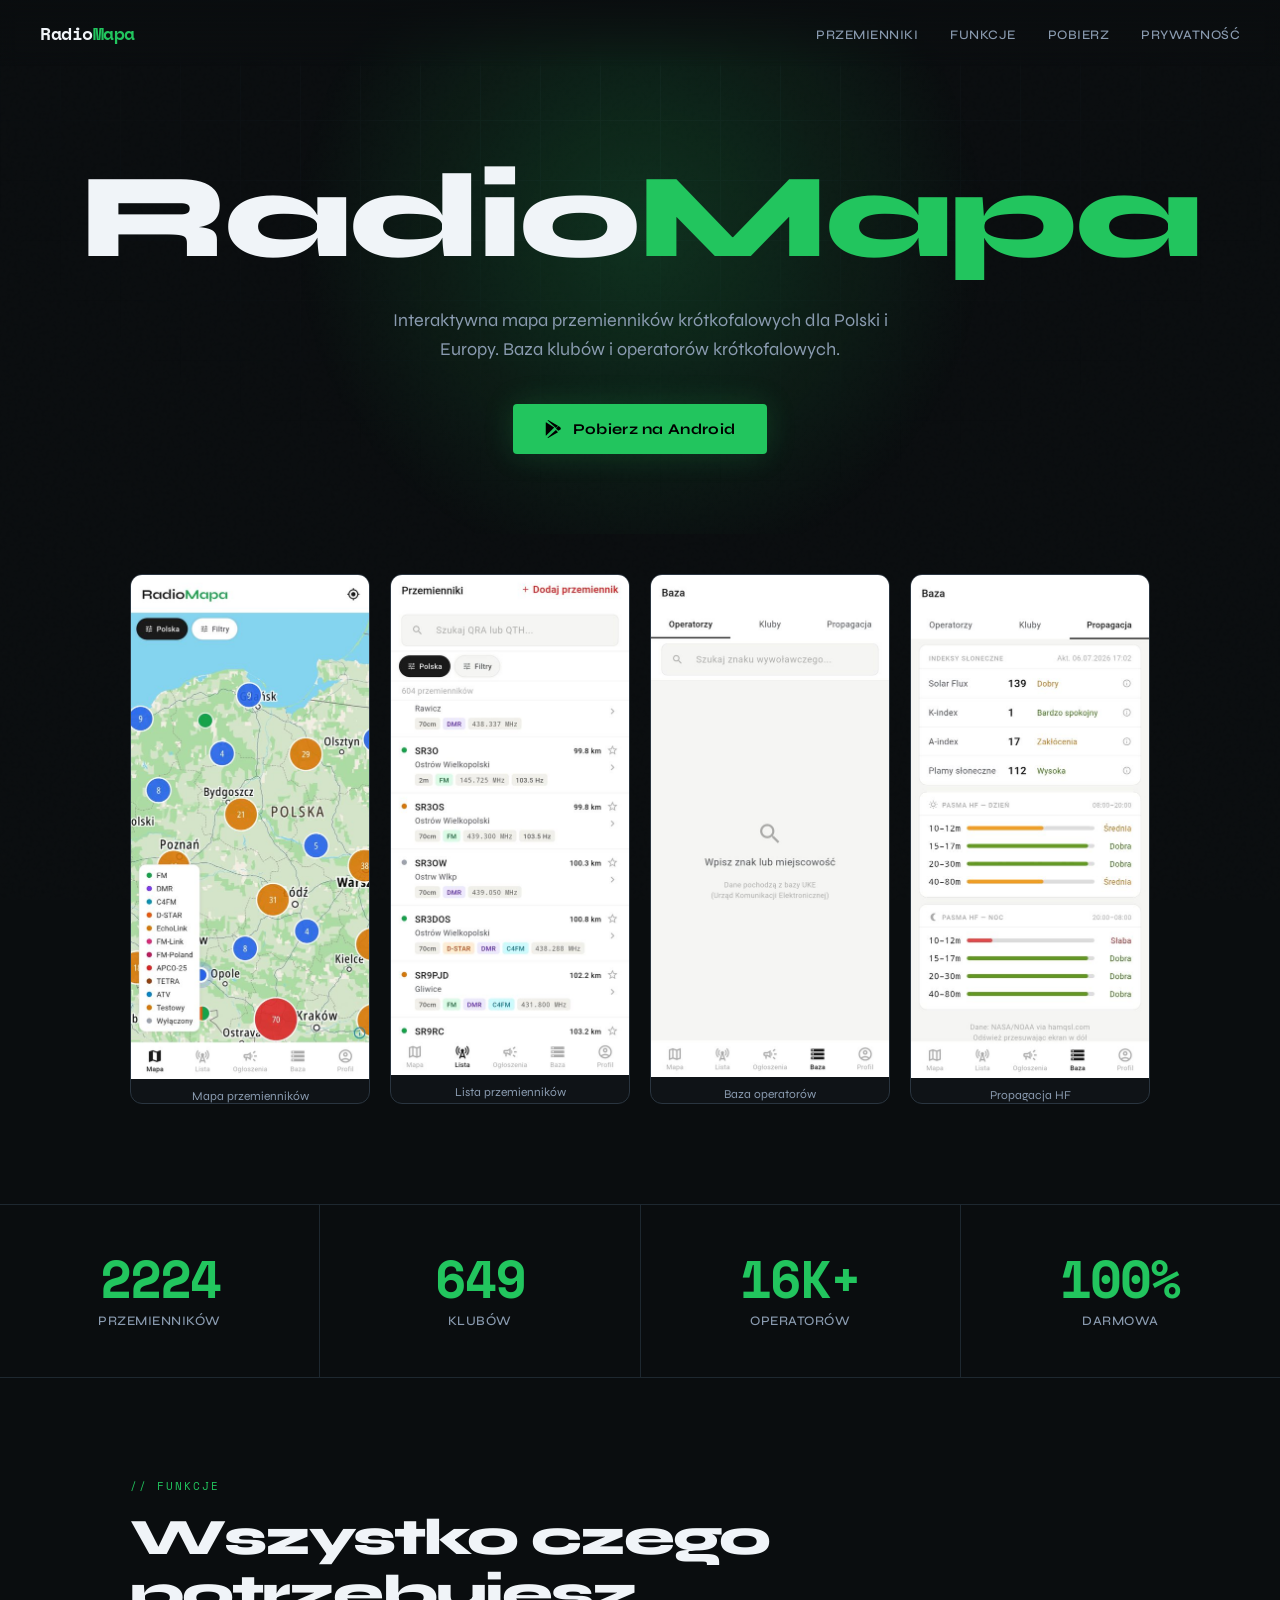
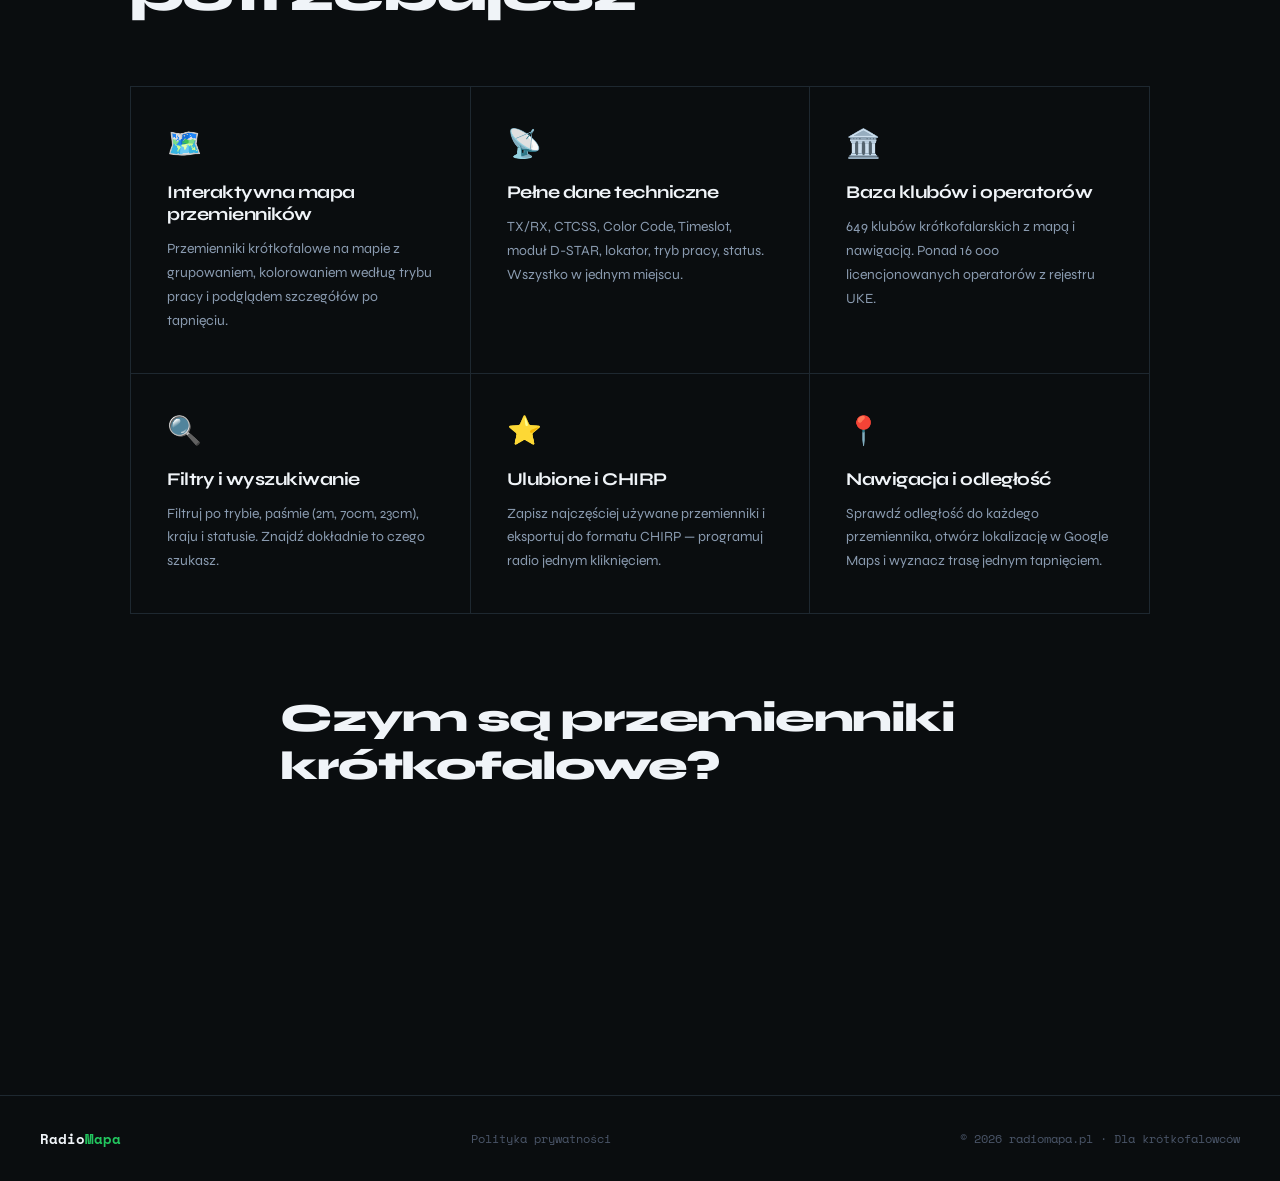
==== commit 06ff4a6e: "Add files via upload" ====
--- a/index.html
+++ b/index.html
@@ -160,7 +160,7 @@
     .stat-label { font-size: 13px; color: var(--text-sub); margin-top: 8px; font-weight: 500; letter-spacing: 0.5px; text-transform: uppercase; }
 
     /* ── ABOUT (SEO copy) ── */
-    .about { position: relative; z-index: 1; padding: 0 40px 60px; max-width: 800px; margin: 0 auto; }
+    .about { position: relative; z-index: 1; padding: 20px 40px 60px; max-width: 800px; margin: 0 auto; }
     .about h2 { font-size: clamp(28px, 4vw, 40px); font-weight: 800; letter-spacing: -1.5px; margin-bottom: 24px; }
     .about p { font-size: 15px; color: var(--text-sub); line-height: 1.8; margin-bottom: 16px; }
     .about p strong { color: var(--text); font-weight: 600; }
@@ -216,7 +216,7 @@
     }
 
     /* ── FEATURES ── */
-    .features { position: relative; z-index: 1; padding: 100px 40px 30px; max-width: 1100px; margin: 0 auto; }
+    .features { position: relative; z-index: 1; padding: 100px 40px 60px; max-width: 1100px; margin: 0 auto; }
     .section-label { font-family: 'Space Mono', monospace; font-size: 11px; color: var(--green); letter-spacing: 2px; text-transform: uppercase; margin-bottom: 16px; }
     .section-title { font-size: clamp(32px, 4vw, 52px); font-weight: 800; letter-spacing: -2px; line-height: 1.1; margin-bottom: 64px; }
 
@@ -254,10 +254,10 @@
       .btn-primary, .btn-secondary { width: 100%; max-width: 320px; justify-content: center; padding: 14px 24px; }
       .stats { grid-template-columns: repeat(2, 1fr); }
       .stat { padding: 32px 24px; } .stat-number { font-size: 36px; }
-      .about { padding: 0 20px 40px; }
+      .about { padding: 16px 20px 40px; }
       .screens { padding: 20px 20px 60px; }
       .screens-grid { grid-template-columns: repeat(2, 1fr); gap: 12px; }
-      .features { padding: 60px 20px 20px; }
+      .features { padding: 60px 20px 32px; }
       .section-title { font-size: clamp(28px, 8vw, 40px); letter-spacing: -1px; margin-bottom: 40px; }
       .features-grid { grid-template-columns: 1fr; } .feature { padding: 28px 24px; }
       footer { flex-direction: column; gap: 16px; text-align: center; padding: 24px 20px; }
